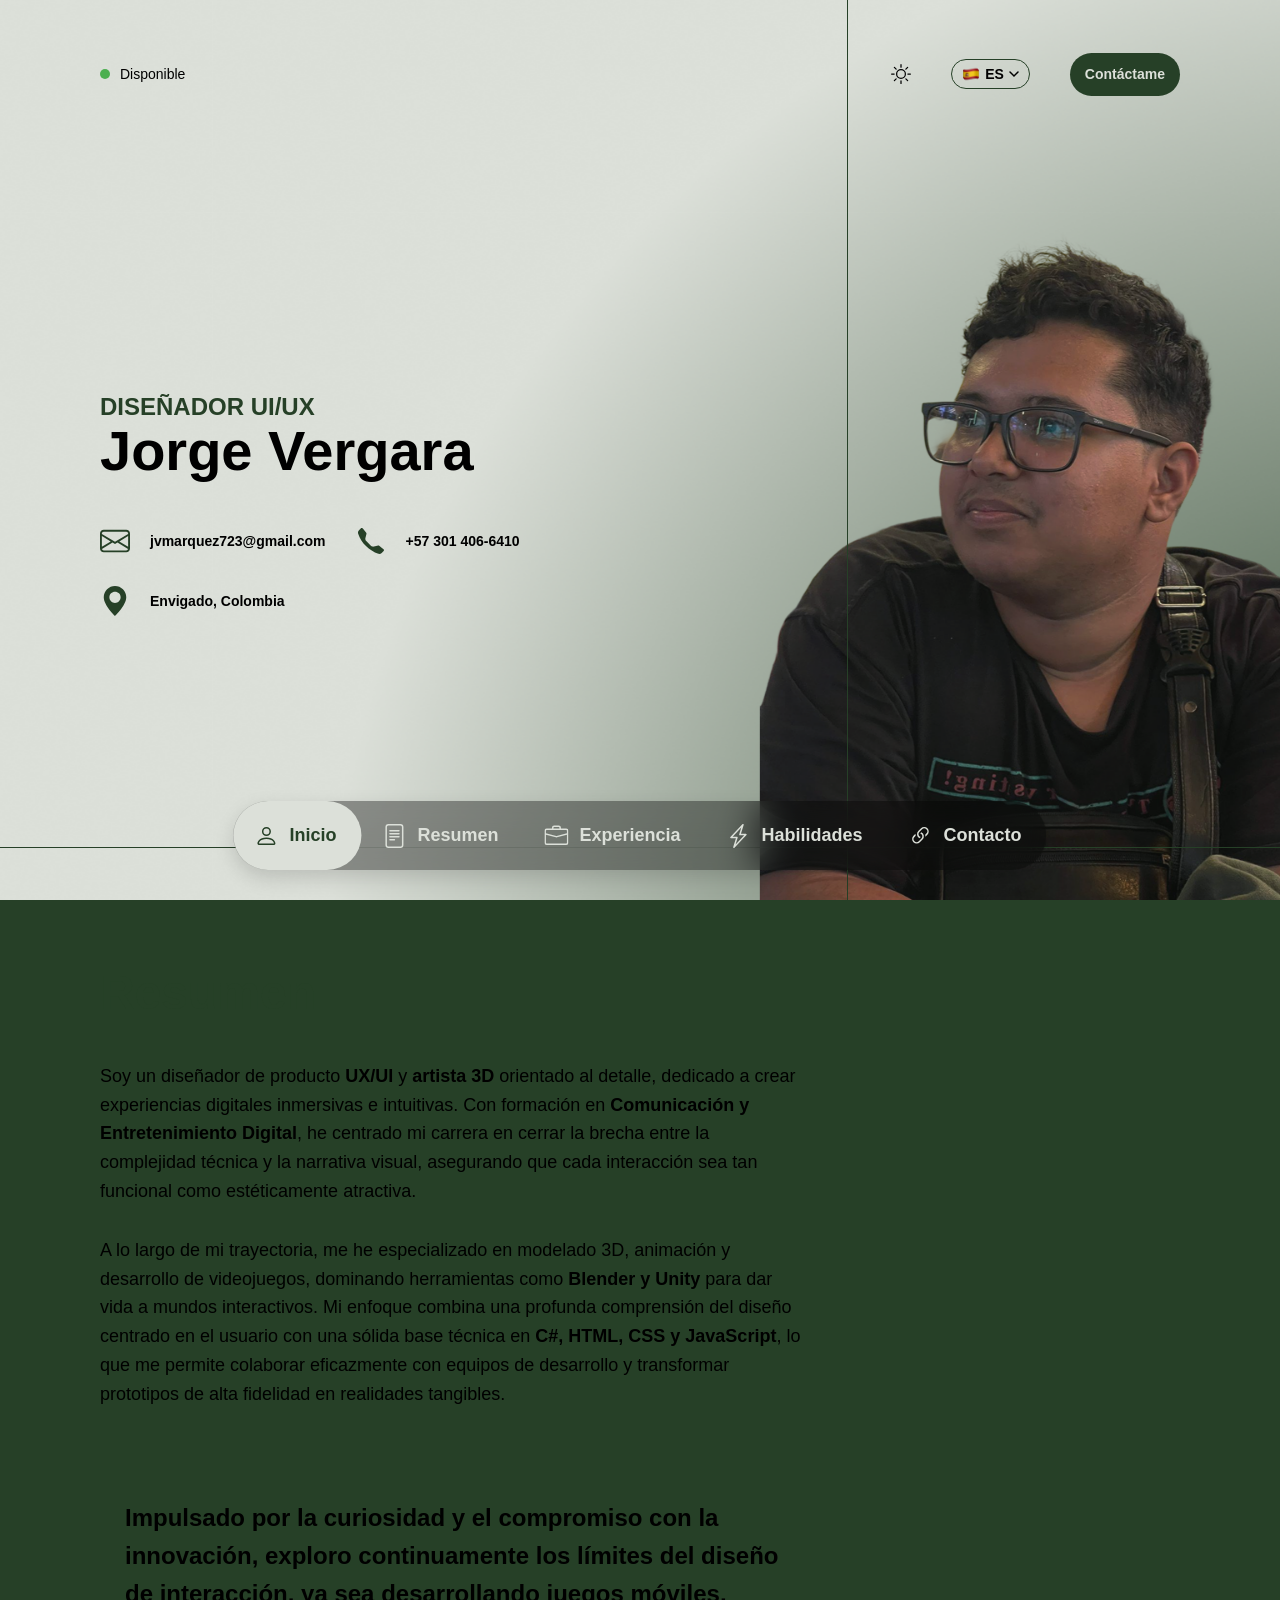
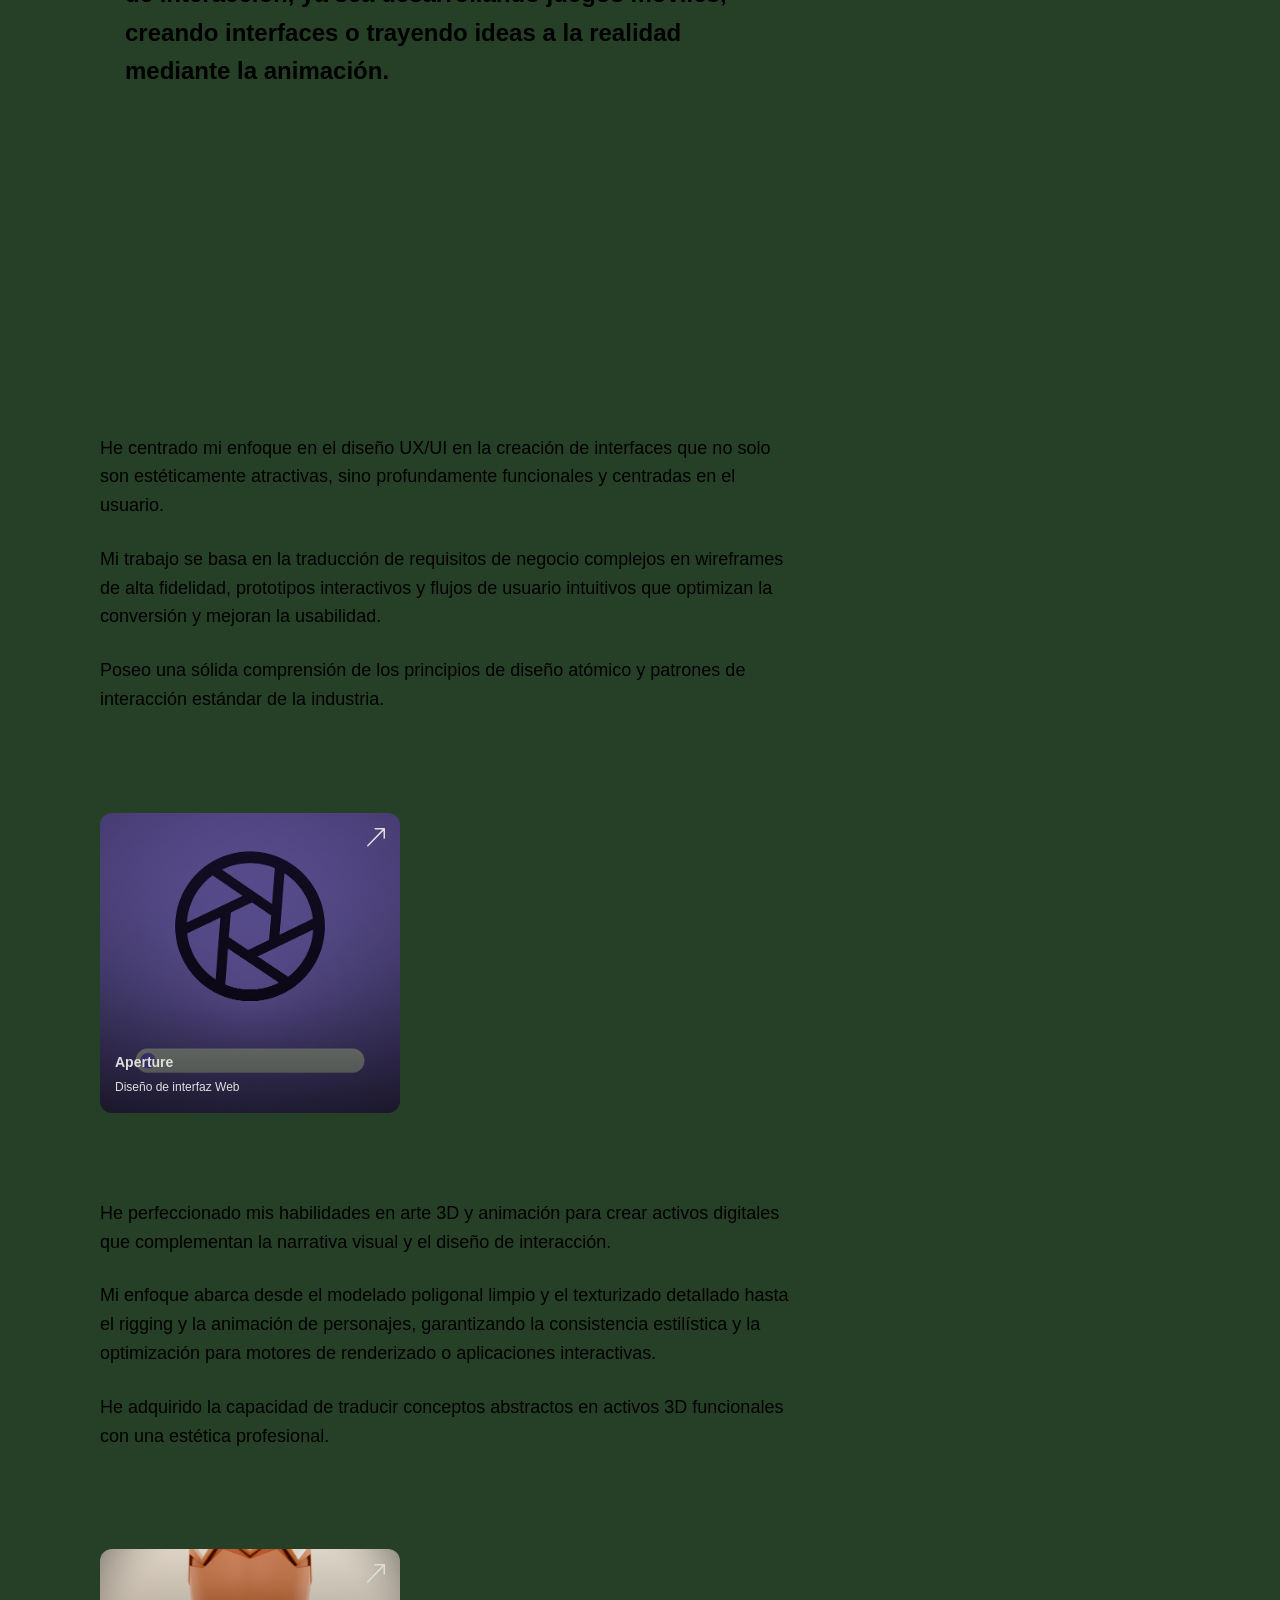
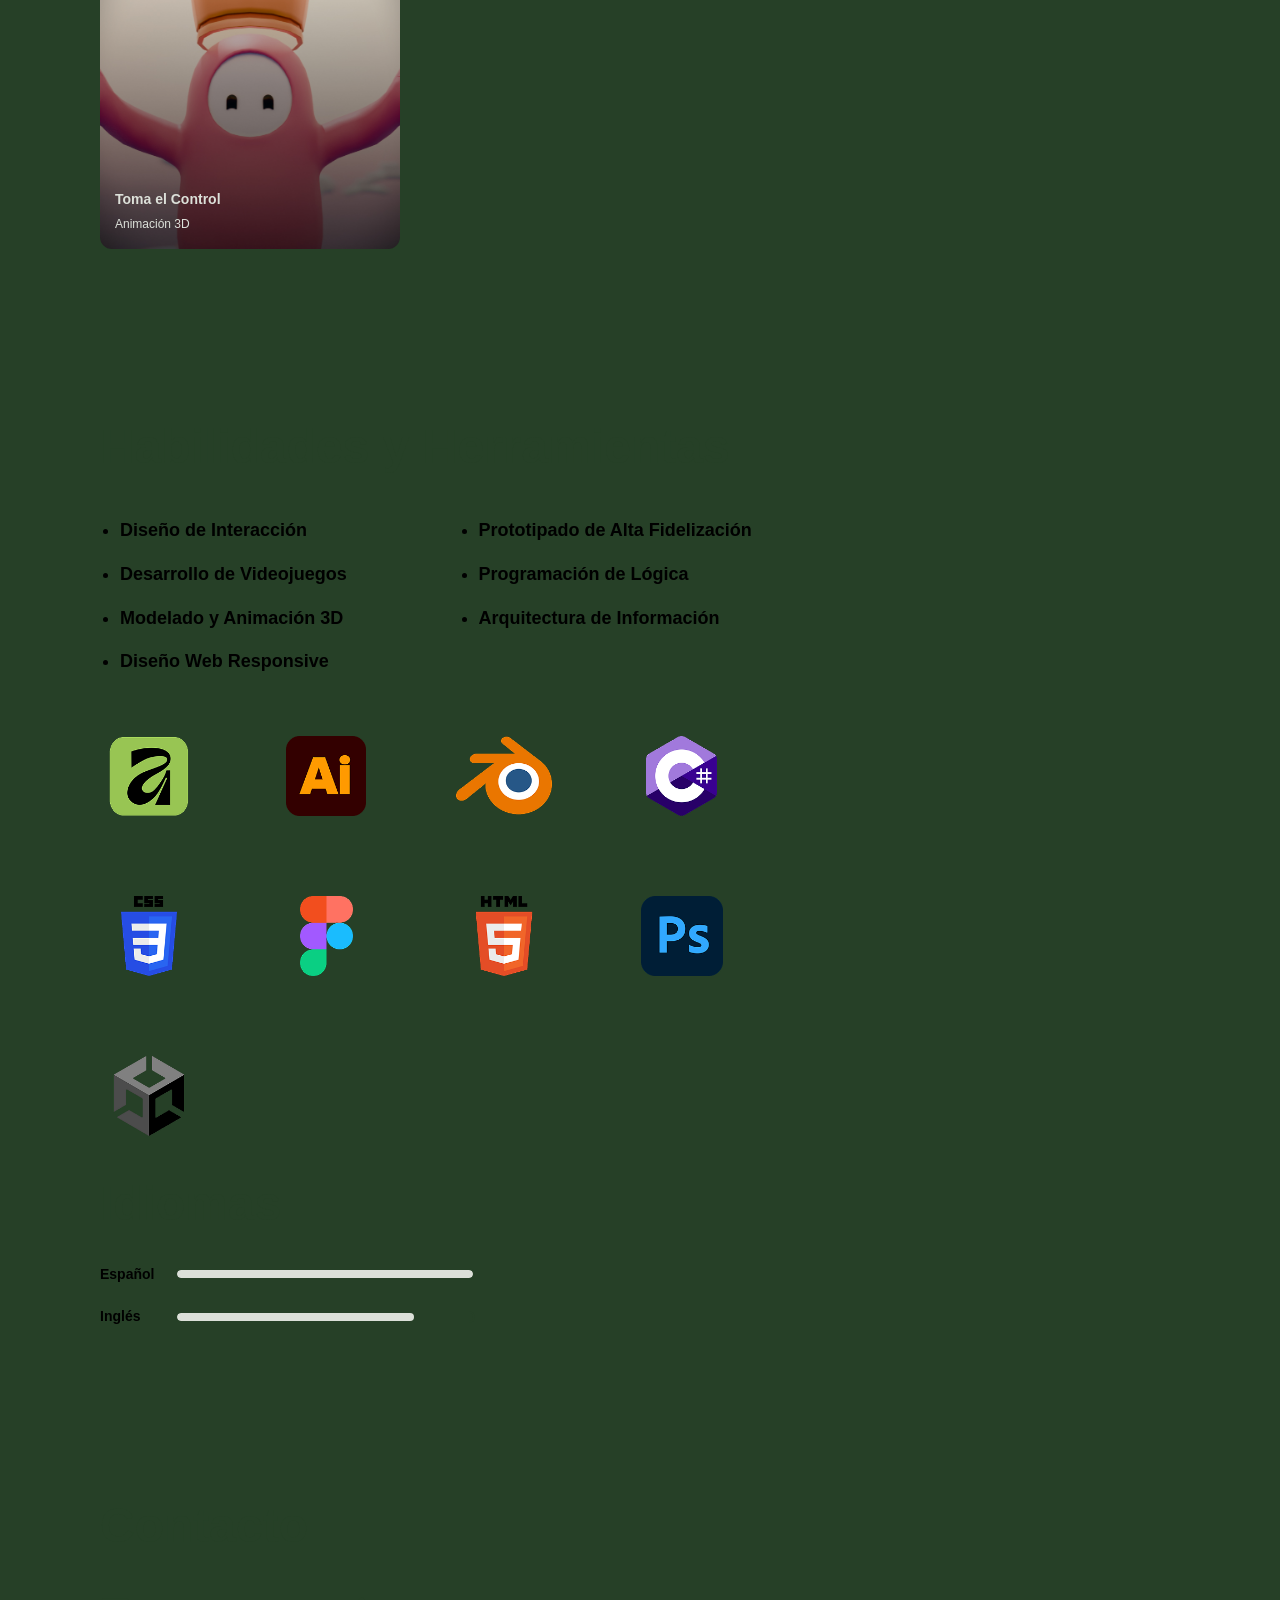
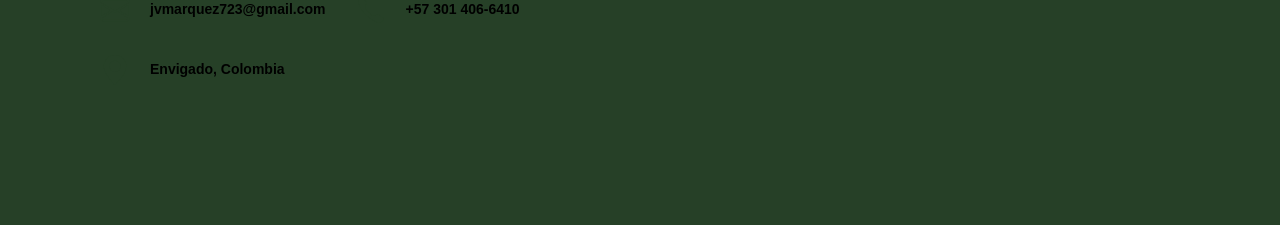
==== index.html @ bedf8954 "Move index.html to root and fix asset paths for Netlify" ====
<!DOCTYPE html>
<html lang="es">
<head>
  <meta charset="UTF-8">
  <meta name="viewport" content="width=device-width, initial-scale=1.0">
  <title>Jorge Vergara - UX/UI Designer</title>
  <link rel="stylesheet" href="src/styles.css">
  <link rel="stylesheet" href="src/styles-tablet.css" media="(max-width:1201px)">
  <link rel="stylesheet" href="src/styles-mobile.css" media="(max-width:781px)">
</head>
<body>
  <img class="bg-image" src="src/assets/Images/Background_Light.png">
  <main class="portafolio">
    <!-- About Section -->
    <section class="about" id="about">
      <header class="header" id="header">
        <div class="status">
          <span class="status-dot"></span>
          <span class="status-text" data-i18n="header.status">Disponible</span>
        </div>
        <div class="header-right">
          <button class="theme-toggle" id="theme-toggle">
            <svg xmlns="http://www.w3.org/2000/svg" class="light-icon" viewBox="0 0 16 16">
              <path d="M8 11a3 3 0 1 1 0-6 3 3 0 0 1 0 6m0 1a4 4 0 1 0 0-8 4 4 0 0 0 0 8M8 0a.5.5 0 0 1 .5.5v2a.5.5 0 0 1-1 0v-2A.5.5 0 0 1 8 0m0 13a.5.5 0 0 1 .5.5v2a.5.5 0 0 1-1 0v-2A.5.5 0 0 1 8 13m8-5a.5.5 0 0 1-.5.5h-2a.5.5 0 0 1 0-1h2a.5.5 0 0 1 .5.5M3 8a.5.5 0 0 1-.5.5h-2a.5.5 0 0 1 0-1h2A.5.5 0 0 1 3 8m10.657-5.657a.5.5 0 0 1 0 .707l-1.414 1.415a.5.5 0 1 1-.707-.708l1.414-1.414a.5.5 0 0 1 .707 0m-9.193 9.193a.5.5 0 0 1 0 .707L3.05 13.657a.5.5 0 0 1-.707-.707l1.414-1.414a.5.5 0 0 1 .707 0m9.193 2.121a.5.5 0 0 1-.707 0l-1.414-1.414a.5.5 0 0 1 .707-.707l1.414 1.414a.5.5 0 0 1 0 .707M4.464 4.465a.5.5 0 0 1-.707 0L2.343 3.05a.5.5 0 1 1 .707-.707l1.414 1.414a.5.5 0 0 1 0 .708"/>
            </svg>
            <svg xmlns="http://www.w3.org/2000/svg" class="dark-icon" viewBox="0 0 16 16">
              <path d="M12 8a4 4 0 1 1-8 0 4 4 0 0 1 8 0M8 0a.5.5 0 0 1 .5.5v2a.5.5 0 0 1-1 0v-2A.5.5 0 0 1 8 0m0 13a.5.5 0 0 1 .5.5v2a.5.5 0 0 1-1 0v-2A.5.5 0 0 1 8 13m8-5a.5.5 0 0 1-.5.5h-2a.5.5 0 0 1 0-1h2a.5.5 0 0 1 .5.5M3 8a.5.5 0 0 1-.5.5h-2a.5.5 0 0 1 0-1h2A.5.5 0 0 1 3 8m10.657-5.657a.5.5 0 0 1 0 .707l-1.414 1.415a.5.5 0 1 1-.707-.708l1.414-1.414a.5.5 0 0 1 .707 0m-9.193 9.193a.5.5 0 0 1 0 .707L3.05 13.657a.5.5 0 0 1-.707-.707l1.414-1.414a.5.5 0 0 1 .707 0m9.193 2.121a.5.5 0 0 1-.707 0l-1.414-1.414a.5.5 0 0 1 .707-.707l1.414 1.414a.5.5 0 0 1 0 .707M4.464 4.465a.5.5 0 0 1-.707 0L2.343 3.05a.5.5 0 1 1 .707-.707l1.414 1.414a.5.5 0 0 1 0 .708"/>
            </svg>
          </button>
          <div class="lang-dropdown">
            <button class="lang-selected" id="lang-btn">
              <img src="src/assets/Images/Spain_Flag.png" alt="ES" class="flag-icon">
              <span class="lang-label">ES</span>
              <svg class="lang-arrow" viewBox="0 0 10 6" xmlns="http://www.w3.org/2000/svg">
                <path d="M1 1l4 4 4-4" stroke="currentColor" stroke-width="1.5" fill="none" stroke-linecap="round"/>
              </svg>
            </button>
            <ul class="lang-menu">
              <li class="lang-option" data-value="es">
                <img src="src/assets/Images/Spain_Flag.png" alt="ES" class="flag-icon">
                <span>ES</span>
              </li>
              <li class="lang-option" data-value="en">
                <img src="src/assets/Images/UK_Flag.png" alt="EN" class="flag-icon">
                <span>EN</span>
              </li>
              <li class="lang-option" data-value="pt">
                <img src="src/assets/Images/Port_Flag.png" alt="PT" class="flag-icon">
                <span>PT</span>
              </li>
            </ul>
          </div>
          <a href="https://wa.me/573014066140?text=Hola%20estoy%20interesado%20en%20tus%20servicios" class="btn" data-i18n="header.contactBtn">Contáctame</a>
        </div>
      </header>
      <section class="hero">
        <h1 class="role" data-i18n="hero.role">DISEÑADOR UI/UX</h1>
        <h2 class="name" data-i18n="hero.name">Jorge Vergara</h2>

        <div class="contact-info">
          <div class="contact-item">
            <svg width="60" height="45" viewBox="0 0 60 45" fill="none" xmlns="http://www.w3.org/2000/svg" class="contact-icon icon">
              <path d="M0 7.5C0 5.51088 0.790177 3.60322 2.1967 2.1967C3.60322 0.790176 5.51088 0 7.5 0H52.5C54.4891 0 56.3968 0.790176 57.8033 2.1967C59.2098 3.60322 60 5.51088 60 7.5V37.5C60 39.4891 59.2098 41.3968 57.8033 42.8033C56.3968 44.2098 54.4891 45 52.5 45H7.5C5.51088 45 3.60322 44.2098 2.1967 42.8033C0.790177 41.3968 0 39.4891 0 37.5V7.5ZM7.5 3.75C6.50544 3.75 5.55161 4.14509 4.84835 4.84835C4.14509 5.55161 3.75 6.50544 3.75 7.5V8.31375L30 24.0637L56.25 8.31375V7.5C56.25 6.50544 55.8549 5.55161 55.1517 4.84835C54.4484 4.14509 53.4946 3.75 52.5 3.75H7.5ZM56.25 12.6863L38.595 23.28L56.25 34.1437V12.6863ZM56.1225 38.4713L34.9725 25.455L30 28.4363L25.0275 25.455L3.8775 38.4675C4.0906 39.2655 4.56119 39.9708 5.21621 40.4739C5.87124 40.9771 6.67405 41.2499 7.5 41.25H52.5C53.3255 41.2501 54.1279 40.9778 54.7829 40.4754C55.4378 39.973 55.9087 39.2685 56.1225 38.4713ZM3.75 34.1437L21.405 23.28L3.75 12.6863V34.1437Z" fill="currentColor"/>
            </svg>
            <a href="mailto:jvmarquez723@gmail.com?subject=Hola!%20Estoy%20interesado%20en%20tus%20servicios">jvmarquez723@gmail.com</a>
          </div>

          <div class="contact-item">
            <svg width="60" height="60" viewBox="0 0 60 60" fill="none" xmlns="http://www.w3.org/2000/svg" class="contact-icon icon">
              <path d="M13.7038 4.98098C13.4825 4.69622 13.203 4.46182 12.8841 4.29334C12.5652 4.12487 12.2141 4.02619 11.8541 4.00384C11.4941 3.9815 11.1335 4.03601 10.7962 4.16375C10.4589 4.29149 10.1526 4.48954 9.89771 4.74474L6.02033 8.6259C4.20913 10.4409 3.54165 13.0095 4.33288 15.2632C7.62051 24.5897 12.9619 33.0581 19.9624 40.0426C26.9469 47.0431 35.4153 52.3846 44.7416 55.6722C46.9953 56.4635 49.564 55.796 51.3789 53.9848L55.2563 50.1074C55.5115 49.8525 55.7095 49.5462 55.8373 49.2089C55.965 48.8716 56.0195 48.511 55.9972 48.151C55.9748 47.791 55.8761 47.4399 55.7077 47.1209C55.5392 46.802 55.3048 46.5226 55.02 46.3012L46.3691 39.5739C46.0646 39.3384 45.7107 39.1749 45.3341 39.0957C44.9574 39.0165 44.5677 39.0236 44.1941 39.1164L35.9819 41.1676C34.8856 41.4397 33.7377 41.4243 32.6492 41.1227C31.5606 40.8212 30.5683 40.2438 29.7683 39.4464L20.5586 30.2329C19.7606 29.4332 19.1825 28.4411 18.8803 27.3526C18.5781 26.264 18.562 25.1159 18.8337 24.0193L20.8886 15.807C20.9815 15.4334 20.9885 15.0437 20.9093 14.667C20.8301 14.2904 20.6666 13.9365 20.4311 13.632L13.7038 4.98098Z" fill="currentColor"/>
            </svg>
            <a href="https://wa.me/573014066140?text=Hola%20estoy%20interesado%20en%20tus%20servicios">+57 301 406-6410</a>
          </div>

          <div class="contact-item">
            <svg width="60" height="80" viewBox="0 0 60 80" fill="none" xmlns="http://www.w3.org/2000/svg" class="contact-icon icon">
              <path d="M30 80C30 80 60 51.57 60 30C60 22.0435 56.8393 14.4129 51.2132 8.7868C45.5871 3.1607 37.9565 0 30 0C22.0435 0 14.4129 3.1607 8.7868 8.7868C3.1607 14.4129 1.18561e-07 22.0435 0 30C0 51.57 30 80 30 80ZM30 45C26.0218 45 22.2064 43.4196 19.3934 40.6066C16.5804 37.7936 15 33.9782 15 30C15 26.0218 16.5804 22.2064 19.3934 19.3934C22.2064 16.5804 26.0218 15 30 15C33.9782 15 37.7936 16.5804 40.6066 19.3934C43.4196 22.2064 45 26.0218 45 30C45 33.9782 43.4196 37.7936 40.6066 40.6066C37.7936 43.4196 33.9782 45 30 45Z" fill="currentColor"/>
            </svg>
            <a href="https://maps.app.goo.gl/JFdwyzBYBKrmJ4TN7">Envigado, Colombia</a>
          </div>
        </div>
      </section>
    </section>

    <!-- Summary Section -->
    <section class="section" id="summary">
      <h2 class="section-title" data-i18n="summary.title">Resumen</h2>

      <p class="summary-text" data-i18n="summary.text1">
        Soy un diseñador de producto <strong>UX/UI</strong> y <strong>artista 3D</strong> orientado al detalle, dedicado a crear experiencias digitales inmersivas e intuitivas. Con formación en <strong>Comunicación y Entretenimiento Digital</strong>, he centrado mi carrera en cerrar la brecha entre la complejidad técnica y la narrativa visual, asegurando que cada interacción sea tan funcional como estéticamente atractiva. 
      </p>
      <p class="summary-text" data-i18n="summary.text2">
        A lo largo de mi trayectoria, me he especializado en modelado 3D, animación y desarrollo de videojuegos, dominando herramientas como <strong>Blender y Unity</strong> para dar vida a mundos interactivos. Mi enfoque combina una profunda comprensión del diseño centrado en el usuario con una sólida base técnica en <strong>C#, HTML, CSS y JavaScript</strong>, lo que me permite colaborar eficazmente con equipos de desarrollo y transformar prototipos de alta fidelidad en realidades tangibles.
      </p>

      <div class="summary-quote">
        <p data-i18n="summary.quote">
          Impulsado por la curiosidad y el compromiso con la innovación, exploro continuamente los límites del diseño de interacción, ya sea desarrollando juegos móviles, creando interfaces o trayendo ideas a la realidad mediante la animación.
        </p>
      </div>
    </section>

    <!-- Work Experience Section -->
    <section class="section" id="work">
      <h2 class="section-title" data-i18n="work.title">Experiencia Laboral</h2>

      <article class="work-item">
        <h3 class="work-role" data-i18n="work.uxuiRole">DISEÑADOR UX/UI</h3>
        <p class="work-description" data-i18n="work.uxuiDesc1">
          He centrado mi enfoque en el diseño UX/UI en la creación de interfaces que no solo son estéticamente atractivas, sino profundamente funcionales y centradas en el usuario. 
        </p>
        <p class="work-description" data-i18n="work.uxuiDesc2">
          Mi trabajo se basa en la traducción de requisitos de negocio complejos en wireframes de alta fidelidad, prototipos interactivos y flujos de usuario intuitivos que optimizan la conversión y mejoran la usabilidad. 
        </p>
        <p class="work-description" data-i18n="work.uxuiDesc3">
          Poseo una sólida comprensión de los principios de diseño atómico y patrones de interacción estándar de la industria.
        </p>
        <h4 class="work-projects-title" data-i18n="work.projectsTitle">Proyectos Destacados</h4>

        <div class="projects-grid">
          <div class="project-card">
            <img src="src/assets/Images/Work1.jpg" alt="" class="project-image">
            <svg width="18" height="19" viewBox="0 0 18 19"  xmlns="http://www.w3.org/2000/svg" class="project-arrow">
              <path fill-rule="evenodd" clip-rule="evenodd" d="M18 0.770792C18 0.566365 17.921 0.370311 17.7803 0.22576C17.6397 0.0812078 17.4489 0 17.25 0H8.25051C8.05161 0 7.86085 0.0812078 7.72021 0.22576C7.57957 0.370311 7.50055 0.566365 7.50055 0.770792C7.50055 0.975219 7.57957 1.17127 7.72021 1.31583C7.86085 1.46038 8.05161 1.54159 8.25051 1.54159H15.4396L0.219934 17.1825C0.0791119 17.3272 0 17.5235 0 17.7282C0 17.9329 0.0791119 18.1292 0.219934 18.274C0.360757 18.4187 0.551755 18.5 0.750908 18.5C0.950061 18.5 1.14106 18.4187 1.28188 18.274L16.5001 2.63148V10.0203C16.5001 10.2247 16.5791 10.4208 16.7197 10.5653C16.8604 10.7099 17.0511 10.7911 17.25 10.7911C17.4489 10.7911 17.6397 10.7099 17.7803 10.5653C17.921 10.4208 18 10.2247 18 10.0203V0.770792Z" fill="currentColor"/>
            </svg>
            <div class="project-info">
              <span class="project-title" data-i18n="work.project1.name">Aperture</span>
              <span class="project-desc" data-i18n="work.project1.desc">Diseño de interfaz Web</span>
            </div>
          </div>
        </div>
      </article>

      <article class="work-item">
        <h3 class="work-role" data-i18n="work.artRole">ARTE 3D & ANIMACIÓN DIGITAL</h3>
        <p class="work-description" data-i18n="work.artDesc1">
          He perfeccionado mis habilidades en arte 3D y animación para crear activos digitales que complementan la narrativa visual y el diseño de interacción.
        </p>
        <p class="work-description" data-i18n="work.artDesc2">
          Mi enfoque abarca desde el modelado poligonal limpio y el texturizado detallado hasta el rigging y la animación de personajes, garantizando la consistencia estilística y la optimización para motores de renderizado o aplicaciones interactivas.
        </p>
        <p class="work-description" data-i18n="work.artDesc3">
          He adquirido la capacidad de traducir conceptos abstractos en activos 3D funcionales con una estética profesional.
        </p>
        <h4 class="work-projects-title" data-i18n="work.projectsTitle">Proyectos Destacados</h4>

        <div class="projects-grid">
          <div class="project-card">
            <img src="src/assets/Images/Work2.jpg" alt="" class="project-image">
            <svg width="18" height="19" viewBox="0 0 18 19" fill="none" xmlns="http://www.w3.org/2000/svg" class="project-arrow">
              <path fill-rule="evenodd" clip-rule="evenodd" d="M18 0.770792C18 0.566365 17.921 0.370311 17.7803 0.22576C17.6397 0.0812078 17.4489 0 17.25 0H8.25051C8.05161 0 7.86085 0.0812078 7.72021 0.22576C7.57957 0.370311 7.50055 0.566365 7.50055 0.770792C7.50055 0.975219 7.57957 1.17127 7.72021 1.31583C7.86085 1.46038 8.05161 1.54159 8.25051 1.54159H15.4396L0.219934 17.1825C0.0791119 17.3272 0 17.5235 0 17.7282C0 17.9329 0.0791119 18.1292 0.219934 18.274C0.360757 18.4187 0.551755 18.5 0.750908 18.5C0.950061 18.5 1.14106 18.4187 1.28188 18.274L16.5001 2.63148V10.0203C16.5001 10.2247 16.5791 10.4208 16.7197 10.5653C16.8604 10.7099 17.0511 10.7911 17.25 10.7911C17.4489 10.7911 17.6397 10.7099 17.7803 10.5653C17.921 10.4208 18 10.2247 18 10.0203V0.770792Z" fill="currentColor"/>
            </svg>
            <div class="project-info">
              <span class="project-title" data-i18n="work.project2.name">Toma el Control</span>
              <span class="project-desc" data-i18n="work.project2.desc">Animación 3D</span>
            </div>
          </div>
        </div>
      </article>
    </section>

    <!-- Skills & Tools Section -->
     <section class="section" id="skills">
       <h2 class="section-title" data-i18n="skills.title">Habilidades y Herramientas</h2>
        <ul class="skills-grid">
          <div class="skills-item">
            <li data-i18n="skills.skills.0">Diseño de Interacción</li>
          </div>
          <div class="skills-item">
            <li data-i18n="skills.skills.1">Prototipado de Alta Fidelización</li>
          </div>
          <div class="skills-item">
            <li data-i18n="skills.skills.2">Desarrollo de Videojuegos</li>
          </div>
          <div class="skills-item">
            <li data-i18n="skills.skills.3">Programación de Lógica</li>
          </div>
          <div class="skills-item">
            <li data-i18n="skills.skills.4">Modelado y Animación 3D</li>
          </div>
          <div class="skills-item">
            <li data-i18n="skills.skills.5">Arquitectura de Información</li>
          </div>
          <div class="skills-item">
            <li data-i18n="skills.skills.6">Diseño Web Responsive</li>
          </div>
        </ul>

        <div class="tools-grid">
          <img class="tools-item" src="src/assets/Images/Affinity_Logo 1.png" alt="">
          <img class="tools-item" src="src/assets/Images/AI_Logo 1.png" alt="">
          <img class="tools-item" src="src/assets/Images/Blender_Logo 1.png" alt="">
          <img class="tools-item" src="src/assets/Images/CS_Logo 1.png" alt="">
          <img class="tools-item" src="src/assets/Images/CSS_Logo 1.png" alt="">
          <img class="tools-item" src="src/assets/Images/Figma_Logo 1.png" alt="">
          <img class="tools-item" src="src/assets/Images/HTML_Logo 1.png" alt="">
          <img class="tools-item" src="src/assets/Images/PS_Logo 1.png" alt="">
          <img class="tools-item" src="src/assets/Images/Unity_Logo 1.png" alt="">
        </div>

        <div class="language-list" id="lang-bar">
          <h2 class="section-title" data-i18n="skills.languagesTitle">Idiomas</h2>
          <div class="language">
              <p data-i18n="skills.languages.spanish">Español</p>
              <div class="language-bar-bg">
                  <div class="language-bar es"></div>
              </div>
          </div>
          <div class="language">
              <p data-i18n="skills.languages.english">Inglés</p>
              <div class="language-bar-bg">
                  <div class="language-bar en"></div>
              </div>
          </div>
        </div>

     </section>

     <!-- Contact Section -->
      <footer class="section" id="contact">
        <h2 class="section-title" data-i18n="contact.title">Contacto</h2>
        <div class="contact-info">
          <div class="contact-item">
            <svg width="60" height="45" viewBox="0 0 60 45" fill="none" xmlns="http://www.w3.org/2000/svg" class="contact-icon icon">
              <path d="M0 7.5C0 5.51088 0.790177 3.60322 2.1967 2.1967C3.60322 0.790176 5.51088 0 7.5 0H52.5C54.4891 0 56.3968 0.790176 57.8033 2.1967C59.2098 3.60322 60 5.51088 60 7.5V37.5C60 39.4891 59.2098 41.3968 57.8033 42.8033C56.3968 44.2098 54.4891 45 52.5 45H7.5C5.51088 45 3.60322 44.2098 2.1967 42.8033C0.790177 41.3968 0 39.4891 0 37.5V7.5ZM7.5 3.75C6.50544 3.75 5.55161 4.14509 4.84835 4.84835C4.14509 5.55161 3.75 6.50544 3.75 7.5V8.31375L30 24.0637L56.25 8.31375V7.5C56.25 6.50544 55.8549 5.55161 55.1517 4.84835C54.4484 4.14509 53.4946 3.75 52.5 3.75H7.5ZM56.25 12.6863L38.595 23.28L56.25 34.1437V12.6863ZM56.1225 38.4713L34.9725 25.455L30 28.4363L25.0275 25.455L3.8775 38.4675C4.0906 39.2655 4.56119 39.9708 5.21621 40.4739C5.87124 40.9771 6.67405 41.2499 7.5 41.25H52.5C53.3255 41.2501 54.1279 40.9778 54.7829 40.4754C55.4378 39.973 55.9087 39.2685 56.1225 38.4713ZM3.75 34.1437L21.405 23.28L3.75 12.6863V34.1437Z" fill="currentColor"/>
            </svg>
            <a href="mailto:jvmarquez723@gmail.com?subject=Hola!%20Estoy%20interesado%20en%20tus%20servicios">jvmarquez723@gmail.com</a>
          </div>

          <div class="contact-item">
            <svg width="60" height="60" viewBox="0 0 60 60" fill="none" xmlns="http://www.w3.org/2000/svg" class="contact-icon icon">
              <path d="M13.7038 4.98098C13.4825 4.69622 13.203 4.46182 12.8841 4.29334C12.5652 4.12487 12.2141 4.02619 11.8541 4.00384C11.4941 3.9815 11.1335 4.03601 10.7962 4.16375C10.4589 4.29149 10.1526 4.48954 9.89771 4.74474L6.02033 8.6259C4.20913 10.4409 3.54165 13.0095 4.33288 15.2632C7.62051 24.5897 12.9619 33.0581 19.9624 40.0426C26.9469 47.0431 35.4153 52.3846 44.7416 55.6722C46.9953 56.4635 49.564 55.796 51.3789 53.9848L55.2563 50.1074C55.5115 49.8525 55.7095 49.5462 55.8373 49.2089C55.965 48.8716 56.0195 48.511 55.9972 48.151C55.9748 47.791 55.8761 47.4399 55.7077 47.1209C55.5392 46.802 55.3048 46.5226 55.02 46.3012L46.3691 39.5739C46.0646 39.3384 45.7107 39.1749 45.3341 39.0957C44.9574 39.0165 44.5677 39.0236 44.1941 39.1164L35.9819 41.1676C34.8856 41.4397 33.7377 41.4243 32.6492 41.1227C31.5606 40.8212 30.5683 40.2438 29.7683 39.4464L20.5586 30.2329C19.7606 29.4332 19.1825 28.4411 18.8803 27.3526C18.5781 26.264 18.562 25.1159 18.8337 24.0193L20.8886 15.807C20.9815 15.4334 20.9885 15.0437 20.9093 14.667C20.8301 14.2904 20.6666 13.9365 20.4311 13.632L13.7038 4.98098Z" fill="currentColor"/>
            </svg>
            <a href="https://wa.me/573014066140?text=Hola%20estoy%20interesado%20en%20tus%20servicios">+57 301 406-6410</a>
          </div>

          <div class="contact-item">
            <svg width="60" height="80" viewBox="0 0 60 80" fill="none" xmlns="http://www.w3.org/2000/svg" class="contact-icon icon">
              <path d="M30 80C30 80 60 51.57 60 30C60 22.0435 56.8393 14.4129 51.2132 8.7868C45.5871 3.1607 37.9565 0 30 0C22.0435 0 14.4129 3.1607 8.7868 8.7868C3.1607 14.4129 1.18561e-07 22.0435 0 30C0 51.57 30 80 30 80ZM30 45C26.0218 45 22.2064 43.4196 19.3934 40.6066C16.5804 37.7936 15 33.9782 15 30C15 26.0218 16.5804 22.2064 19.3934 19.3934C22.2064 16.5804 26.0218 15 30 15C33.9782 15 37.7936 16.5804 40.6066 19.3934C43.4196 22.2064 45 26.0218 45 30C45 33.9782 43.4196 37.7936 40.6066 40.6066C37.7936 43.4196 33.9782 45 30 45Z" fill="currentColor"/>
            </svg>
            <a href="https://maps.app.goo.gl/JFdwyzBYBKrmJ4TN7">Envigado, Colombia</a>
          </div>
        </div>
      </footer>

      <nav class="navbar">
        <div class="navbar-wrapper">
          <a class="navbar-item" href="#about">
            <div class="nav-icon">
              <svg xmlns="http://www.w3.org/2000/svg" width="16" height="16" fill="currentColor" class="bi bi-person" viewBox="0 0 16 16">
                <path d="M8 8a3 3 0 1 0 0-6 3 3 0 0 0 0 6m2-3a2 2 0 1 1-4 0 2 2 0 0 1 4 0m4 8c0 1-1 1-1 1H3s-1 0-1-1 1-4 6-4 6 3 6 4m-1-.004c-.001-.246-.154-.986-.832-1.664C11.516 10.68 10.289 10 8 10s-3.516.68-4.168 1.332c-.678.678-.83 1.418-.832 1.664z"/>
              </svg>
            </div>
            <div class="nav-text" data-i18n="nav.about">Inicio</div>
          </a>
          <a class="navbar-item" href="#summary">
            <div class="nav-icon">
              <svg xmlns="http://www.w3.org/2000/svg" width="16" height="16" fill="currentColor" class="bi bi-file-text" viewBox="0 0 16 16">
                <path d="M5 4a.5.5 0 0 0 0 1h6a.5.5 0 0 0 0-1zm-.5 2.5A.5.5 0 0 1 5 6h6a.5.5 0 0 1 0 1H5a.5.5 0 0 1-.5-.5M5 8a.5.5 0 0 0 0 1h6a.5.5 0 0 0 0-1zm0 2a.5.5 0 0 0 0 1h3a.5.5 0 0 0 0-1z"/>
                <path d="M2 2a2 2 0 0 1 2-2h8a2 2 0 0 1 2 2v12a2 2 0 0 1-2 2H4a2 2 0 0 1-2-2zm10-1H4a1 1 0 0 0-1 1v12a1 1 0 0 0 1 1h8a1 1 0 0 0 1-1V2a1 1 0 0 0-1-1"/>
              </svg>
            </div>
            <div class="nav-text" data-i18n="nav.summary">Resumen</div>
          </a>
          <a class="navbar-item" href="#work">
            <div class="nav-icon">
              <svg xmlns="http://www.w3.org/2000/svg" width="16" height="16" fill="currentColor" class="bi bi-briefcase" viewBox="0 0 16 16">
                <path d="M6.5 1A1.5 1.5 0 0 0 5 2.5V3H1.5A1.5 1.5 0 0 0 0 4.5v8A1.5 1.5 0 0 0 1.5 14h13a1.5 1.5 0 0 0 1.5-1.5v-8A1.5 1.5 0 0 0 14.5 3H11v-.5A1.5 1.5 0 0 0 9.5 1zm0 1h3a.5.5 0 0 1 .5.5V3H6v-.5a.5.5 0 0 1 .5-.5m1.886 6.914L15 7.151V12.5a.5.5 0 0 1-.5.5h-13a.5.5 0 0 1-.5-.5V7.15l6.614 1.764a1.5 1.5 0 0 0 .772 0M1.5 4h13a.5.5 0 0 1 .5.5v1.616L8.129 7.948a.5.5 0 0 1-.258 0L1 6.116V4.5a.5.5 0 0 1 .5-.5"/>
              </svg>
            </div>
            <div class="nav-text" data-i18n="nav.work">Experiencia</div>
          </a>
          <a class="navbar-item" href="#skills">
            <div class="nav-icon">
              <svg xmlns="http://www.w3.org/2000/svg" width="16" height="16" fill="currentColor" class="bi bi-lightning-charge" viewBox="0 0 16 16">
                <path d="M11.251.068a.5.5 0 0 1 .227.58L9.677 6.5H13a.5.5 0 0 1 .364.843l-8 8.5a.5.5 0 0 1-.842-.49L6.323 9.5H3a.5.5 0 0 1-.364-.843l8-8.5a.5.5 0 0 1 .615-.09zM4.157 8.5H7a.5.5 0 0 1 .478.647L6.11 13.59l5.732-6.09H9a.5.5 0 0 1-.478-.647L9.89 2.41z"/>
              </svg>
            </div>
            <div class="nav-text" data-i18n="nav.skills">Habilidades</div>
          </a>
          <a class="navbar-item" href="#contact">
            <div class="nav-icon">
              <svg xmlns="http://www.w3.org/2000/svg" width="16" height="16" fill="currentColor" class="bi bi-link-45deg" viewBox="0 0 16 16">
                <path d="M4.715 6.542 3.343 7.914a3 3 0 1 0 4.243 4.243l1.828-1.829A3 3 0 0 0 8.586 5.5L8 6.086a1 1 0 0 0-.154.199 2 2 0 0 1 .861 3.337L6.88 11.45a2 2 0 1 1-2.83-2.83l.793-.792a4 4 0 0 1-.128-1.287z"/>
                <path d="M6.586 4.672A3 3 0 0 0 7.414 9.5l.775-.776a2 2 0 0 1-.896-3.346L9.12 3.55a2 2 0 1 1 2.83 2.83l-.793.792c.112.42.155.855.128 1.287l1.372-1.372a3 3 0 1 0-4.243-4.243z"/>
              </svg>
            </div>
            <div class="nav-text" data-i18n="nav.contact">Contacto</div>
          </a>
        </div>
      </nav>
  </main>
</body>
<script src="src/i18n.js"></script>
<script src="src/script.js"></script>
<script src="src/darkmode.js"></script>
</html>
---- src/styles.css ----
/* Design Tokens - Base: 10px = 1rem */
:root {
  /* Colors - Light Mode */
  --color-primary: #264027;
  --color-background: #dce0d9;
  --color-text: #000000;
  --color-text-nav: #000;
  --color-button:#dce0d9;
  --color-button-bg:#264027;
  --color-muted: #9a9d98;
  --color-indicator: #264027;

  /* Typography */
  @import url('https://fonts.googleapis.com/css2?family=Instrument+Sans:ital,wght@0,400..700;1,400..700&display=swap');
  --font-family: 'Instrument Sans', sans-serif;

  /* Font Scale */
  --font-size-xs: 0.8rem;
  --font-size-sm: 1rem;
  --font-size-base: 1.2rem;
  --font-size-md: 1.4rem;
  --font-size-lg: 1.8rem;
  --font-size-xl: 2.4rem;
  --font-size-2xl: 3.2rem;
  --font-size-3xl: 4.8rem;
  --font-size-name: 5.6rem;

  /* Spacing */
  --space-neg: -2rem;
  --space-5: 0.5rem;
  --space-10: 1rem;
  --space-15: 1.5rem;
  --space-20: 2rem;
  --space-25: 2.5rem;
  --space-30: 3rem;
  --space-40: 4rem;
  --space-60: 6rem;
  --space-80: 8rem;
  --space-100: 10rem;
  --space-150: 15rem;
  --space-200: 20rem;
  --space-500: 50rem;

  /* Border Radius */
  --radius-sm: 0.4rem;
  --radius-md: 0.8rem;
  --radius-lg: 1.2rem;
  --radius-full: 99.9rem;

  /* Transitions */
  --transition-fast: 150ms ease-out;
  --transition-normal: 250ms ease-out;
}

/* Colors - Dark Mode */
.darkmode {
  --color-primary: #90a955;
  --color-text: #dce0d9;
  --color-button:#264027;
  --color-button-bg:#dce0d9;  
}

/* Icon colors */
.icon {
  color: var(--color-icon);
  transition: color 0.25s ease-out;
}

/* Reset */
*, *::before, *::after {
  box-sizing: border-box;
  margin: 0;
  padding: 0;
}

html {
  font-size: 10px;
  scroll-behavior: smooth;
}

body {
  font-family: var(--font-family); 
  color: var(--color-text);
  line-height: 1.6;
  -webkit-font-smoothing: antialiased;
  background-color: #264027;
}

.darkmode .bg-image {
  background-image: url(assets/Images/Background_Dark.png);
}

.bg-image {
  position: fixed;
  top: 0;
  left: 0;
  z-index: -1;
  object-fit: cover;
  object-position: center;
  transition: .5s ease-out;
  width: 100vw;
  height: 100vh;
}

.bg-blurred {
  filter: blur(2rem);
}

a {
  color: inherit;
  text-decoration: none;
}

.portafolio {
  display: flex;
  flex-direction: column;
  gap: var(--space-60);
  padding: 4rem 10rem;

}

/* About Section */
.about {
  height: 95vh;
  width: 100%;;
  scroll-margin-top: 4rem;
  display: flex;
  flex-direction: column;
}

/* Header */
.header {
  display: flex;
  justify-content: space-between;
  align-items: center;
  height: 6.9rem;
  flex-shrink: 0;
}

.status {
  display: flex;
  align-items: center;
  gap: var(--space-10);
}

.status-dot {
  width: 1rem;
  height: 1rem;
  background-color: #4caf50;
  border-radius: var(--radius-full);
}

.status-text {
  font-size: var(--font-size-md);
  font-weight: 500;
  color: var(--color-text);
}

.header-right {
  display: flex;
  gap: var(--space-40);
  justify-content: center;
  align-items: center;
}

/* Language Selector */
.lang-dropdown {
  position: relative;
}

.lang-selected {
  display: flex;
  align-items: center;
  gap: var(--space-5);
  background: none;
  border: 1.5px solid var(--color-primary);
  border-radius: var(--radius-full);
  padding: var(--space-5) var(--space-10);
  cursor: pointer;
  color: var(--color-text);
  font-family: var(--font-family);
  font-size: var(--font-size-md);
  font-weight: 600;
  transition: var(--transition-normal);
}

.darkmode .lang-selected {
  border: 1.5px solid var(--color-background);
}

.lang-selected:hover {
  background-color: var(--color-button-bg);
  color: var(--color-button);
}

.lang-arrow {
  width: 1rem;
  height: 1rem;
  transition: transform var(--transition-normal);
  color: currentColor;
}

.lang-dropdown.open .lang-arrow {
  transform: rotate(180deg);
}

.flag-icon {
  width: 1.8rem;
  height: 1.8rem;
  border-radius: var(--radius-full);
  object-fit: cover;
}

.lang-menu {
  display: none;
  position: absolute;
  top: calc(100% + var(--space-5));
  right: 0;
  background-color: var(--color-background);
  border-radius: var(--radius-md);
  box-shadow: 0 8px 20px rgba(0, 0, 0, 0.15);
  list-style: none;
  overflow: hidden;
  min-width: 10rem;
  z-index: 1001;
}

.lang-dropdown.open .lang-menu {
  display: block;
}

.lang-option {
  display: flex;
  align-items: center;
  gap: var(--space-10);
  padding: var(--space-10) var(--space-15);
  font-size: var(--font-size-md);
  font-weight: 600;
  cursor: pointer;
  color: var(--color-primary);
  transition: background-color var(--transition-fast);
}

.darkmode .lang-option{
  color: var(--color-button);
}

.lang-option:hover {
  background-color: var(--color-muted);
  color: var(--color-background);
}

/* Theme Toggle */
.theme-toggle {
  height: 2rem;
  width: 2rem;
  fill: currentColor;
  border: none;
  background-color: #ffffff00;
  cursor: pointer;
  transition: var(--transition-normal);
  color: var(--color-text);
}

.light-icon, .dark-icon { display: none;}

body:not(.darkmode) .light-icon { display: block;}

body.darkmode .dark-icon { display: block;}

body:not(.darkmode) .theme-toggle:hover .light-icon { display: none;}
body:not(.darkmode) .theme-toggle:hover .dark-icon { display: block;}

body.darkmode .theme-toggle:hover .dark-icon { display: none;}
body.darkmode .theme-toggle:hover .light-icon { display: block;}


/* Button */
.btn {
  padding: var(--space-10) var(--space-15);
  font-size: var(--font-size-md);
  font-weight: 600;
  font-family: var(--font-family);
  color: var(--color-button);
  background-color: var(--color-button-bg);
  border: none;
  border-radius: var(--radius-full);
  cursor: pointer;
  transition: background-color var(--transition-normal);
}

.btn:hover {
  background-color: var(--color-background);
  color: var(--color-primary);
}

.darkmode .btn:hover {
  color: var(--color-background);
  background-color: #00000000;
  box-shadow: inset 0 0 0 1.5px var(--color-background);
}

/* Section Prefab */
.section {
  padding-right: 35%;
  display: flex;
  flex-direction: column;
  gap: var(--space-30);
  margin-bottom: var(--space-100);
  scroll-margin-top: 4rem;
}

/* Hero Section */
.hero {
  display: flex;
  flex-direction: column;
  justify-content: center;
  flex-grow: 1;
  width: 100%;
  max-width: 1200px;
}

.role {
  font-size: var(--font-size-xl);
  font-weight: 700;
  color: var(--color-primary);
}

.name {
  font-size: var(--font-size-name);
  font-weight: 700;
  color: var(--color-text);
  margin-top: var(--space-neg);
  margin-bottom: var(--space-30);
}

/* Contact Info */
.contact-info {
  display: grid;
  grid-template-columns: repeat(2, 1fr);
  gap: var(--space-30);
  width: fit-content;
}

footer .contact-info {
  display: grid;
  grid-template-columns: repeat(2, 1fr);
  gap: var(--space-30);
  width: fit-content;
}

.contact-item {
  display: flex;
  align-items: center;
  gap: var(--space-20);
  font-size: var(--font-size-md);
  color: var(--color-text);
  font-weight: 600;
  width: fit-content;
}

.contact-item:hover {
  text-decoration: underline;
  color: var(--color-primary);
}

.contact-icon {
  width: 3rem;
  height: 3rem;
  flex-shrink: 0;
  color: var(--color-primary);
}

.contact-text {
  color: var(--Text, #000);
  font-size:small;
  font-weight: 600;
}

/* Summary Section */

.summary {
  padding-right: 40%;
  display: flex;
  flex-direction: column;
  gap: var(--space-30);
}

.section-title {
  font-size: var(--font-size-3xl);
  font-weight: 700;
  color: var(--color-primary);
}

.summary-text {
  font-size: var(--font-size-lg);
  font-weight: 400;
  color: var(--color-text);
  max-width: 123.8rem;
  line-height: 1.6;
}

.summary-quote {
  padding: var(--space-20) var(--space-20);
  border-left: 0.5rem solid var(--color-primary);
  margin-top: var(--space-40);
}

.summary-quote p {
  font-size: var(--font-size-xl);
  font-weight: 700;
  color: var(--color-text);
}

/* Work Experience Section */
.work-experience {
  padding-right: 40%;
  display: flex;
  flex-direction: column;
  gap: var(--space-60);
}

.work-item {
  display: flex;
  flex-direction: column;
  gap: var(--space-5);
}

.work-role {
  font-size: var(--font-size-2xl);
  font-weight: 700;
  color: var(--color-primary);
}

.work-description {
  font-size: var(--font-size-lg);
  font-weight: 400;
  color: var(--color-text);
  max-width: 123.8rem;
  line-height: 1.6;
  margin-bottom: var(--space-20);
}

.work-projects-title {
  font-size: var(--font-size-lg);
  font-weight: 700;
  color: var(--color-primary);
  margin-top: var(--space-20);
  margin-bottom: var(--space-20);
}

.projects-grid {
  display: grid;
  grid-template-columns: repeat(2, 1fr);
  gap: var(--space-20);
}

.project-card {
  position: relative;
  aspect-ratio: 1;
  border-radius: var(--radius-lg);
  overflow: hidden;
  cursor: pointer;
  width: 30rem;
  height: 30rem;
  min-width: 30rem;
  max-width: 30rem;
  transition: transform var(--transition-normal);
}

.project-image {
  width: 100%;
  height: 100%;
  object-fit: cover;
}

.project-card:hover {
  transform: scale(1.05);
}

.project-card:hover .project-info {
  transform: scale(1.05);
}

.project-arrow {
  position: absolute;
  top: var(--space-15);
  right: var(--space-15);
  width: 1.8rem;
  height: 1.9rem;
  color: var(--color-background);
}

.project-info {
  position: absolute;
  bottom: 0;
  left: 0;
  right: 0;
  padding: var(--space-15);
  display: flex;
  flex-direction: column;
  gap: var(--space-5);
  transition: transform var(--transition-normal);
}

.project-title {
  font-size: var(--font-size-md);
  font-weight: 600;
  color: var(--color-background);
}

.project-desc {
  font-size: var(--font-size-base);
  color: var(--color-background);
}

/* Skills & Tools */

.skills-grid {
  display: grid;
  grid-template-columns: repeat(2, 1fr);
  gap: var(--space-15);
  margin-bottom: var(--space-30);
  align-items: flex-start;
  width: fit-content;
  width: 100%;
}

.skills-item {
  display: inline;
  align-items: center;
  gap: var(--space-15);
  font-size: var(--font-size-lg);
  color: var(--color-text);
  font-weight: 600;
  padding-left: var(--space-20);
  width: fit-content;
}

.tools-grid {
  display: grid;
  grid-template-columns: repeat(4, 1fr);
  gap: var(--space-80);
  width: fit-content;
  justify-items: center;
}

.tools-item {
  max-height: var(--space-80);
}

.language-list {
  display: flex;
  flex-direction: column;
  gap: var(--space-20);
}

.language {
  display: flex;
  align-items: center;
  gap: 15px;
  width: fit-content;
  
}

.language p {
  font-size: var(--font-size-md);
  font-weight: 600;
  min-width: var(--space-60);
}

.language-bar {
  background-color: var(--color-background);
  border-radius: var(--radius-full);
  height: 100%;
  margin: 0;
}

.language-bar.en {
  width: 0%;
}

@keyframes progress-en {
  0% {
    width: 0%;
  }
  100% {
    width: 80%;
  }
}

.language-bar.es {
  width: 0%;
}

@keyframes progress-es {
  0% {
    width: 0%;
  }
  100% {
    width: 100%;
  }
}

.language-bar-bg {
  background-color: var(--color-primary);
  border-radius: var(--radius-full);
  width: 30rem;
  height: 1.2rem;
  margin: 0;
  border: 2px solid var(--color-primary);
  overflow: hidden;
}

#lang-bar.animate .language-bar.en {
  animation: progress-en 2s ease-out forwards;
}

#lang-bar.animate .language-bar.es {
  animation: progress-es 2s ease-out forwards;
}

/* Nav Bar */
.navbar {
    position: fixed;
    bottom: var(--space-30);
    left: 50%;
    transform: translateX(-50%);
    border-radius: var(--radius-full);
    display: flex;
    align-items: center;
    box-shadow: 0 8px 20px rgba(0, 0, 0, 0.15);
    z-index: 1000;
    isolation: isolate;
}

.navbar::before {
    content: '';
    position: absolute;
    inset: 0;
    border-radius: var(--radius-full);
    backdrop-filter: blur(2rem);
    background-color: rgba(0, 0, 0, 0.374);
    z-index: -1;
}

.darkmode .navbar::before {
    content: '';
    position: absolute;
    inset: 0;
    border-radius: var(--radius-full);
    backdrop-filter: blur(2rem);
    background-color: rgba(255, 255, 255, 0.167);
    z-index: -1;
}

.navbar-wrapper {
    position: relative;
    display: flex;
    align-items: center;
    height: fit-content;
    width: fit-content;
}

.navbar-item {
    padding: 2rem 2.5rem;
    border-radius: var(--radius-full);
    transition: color var(--transition-fast);
    position: relative;
    z-index: 1;
    height: 100%;
    display: flex;
    gap: var(--space-15);
    color: var(--color-background);
}

.navbar-item-selected {
    color: var(--color-indicator);
    pointer-events: none;
}

.nav-icon {
  align-self: center;
  width: 1.6rem;
  height: 1.6rem;
  scale: 1.5;
  transition: .5s var(transition-normal);
}

.nav-text {
  font-size: var(--font-size-lg);
  font-weight: 600;
}

.navbar-indicator {
    position: absolute;
    height: calc(var(--space-30) + var(--font-size-md));
    background-color: var(--color-background);
    border-radius: var(--radius-full);
    transition: left var(--transition-normal), width var(--transition-normal);
    pointer-events: none;
    width: 0;
    left: 0;
    height: 100%;
}
---- src/styles-tablet.css ----
.bg-image {
  
  object-position: 80% 50%;
  height: 100%;
  width: 100%;
}

.bg-blurred {
  filter: blur(30px);
}


.portafolio {
  
  gap: var(--space-30);
  padding: 4rem 8rem;

}

/* Section Prefab */
.section {
  padding-right: 5%;
  
  gap: var(--space-30);
  margin-bottom: var(--space-100);
  scroll-margin-top: 4rem;
}

/* About Section */
.about {
  min-height: 90vh;
  max-width: 162rem;
}

/* Language Selector */
.lang-selector {
  border: none;
  padding: 0;
  font-size: var(--font-size-md);
  color: var(--color-text);
}

.lang-item {
  width: 2rem;
}

/* Theme Toggle */

/* Hero Section */
.hero {
  bottom: 32rem;
}


/* Contact Info */
.contact-info {
  grid-template-columns: repeat(1, 1fr);
}

.contact-info-footer {
  grid-template-columns: repeat(1, 1fr);
  gap: var(--space-5);
  height: 15vh;
}


/* Skills & Tools */

.skills-grid {
  width: 80%;
}

.tools-grid {
  gap: var(--space-60);
  grid-template-columns: repeat(3, 1fr);
}
---- src/styles-mobile.css ----
body {
  width: 100%;
  min-height: 100vh;
  overflow-x: hidden;
}

footer .contact-info {
  display: grid;
  grid-template-columns: repeat(1, 1fr);
  gap: var(--space-30);
  width: fit-content;
}

.bg-image {
  object-position: 40% 60%;
  height: 100%;
  width: 100%;
}


.portafolio {
  gap: var(--space-20);
  padding: 3rem 2rem;
}

/* Section Prefab */
.section {
  padding-right: 5%;
  gap: var(--space-30);
  margin-bottom: var(--space-100);
  scroll-margin-top: 4rem;
}

/* About Section */
.about {
  min-height: 100vh;
  max-width: 100%;
}

/* Header */
.header {
  align-items: flex-start;
  height: fit-content;
}
.header-right {
  flex-direction: column-reverse;
  gap: var(--space-20);
  align-items: flex-end;
}

/* Language Selector */
.lang-selector {
  padding: 0;
}

/* Hero Section */
.hero {
  bottom: 32rem;
}


/* Contact Info */
.contact-info {
  grid-template-columns: repeat(1, 1fr);
}

.contact-info-footer {
  grid-template-columns: repeat(1, 1fr);
  gap: var(--space-5);
  height: 15vh;
}

.contact-item {
  font-size: var(--font-size-lg);
}

/* Summary Section */



.summary-text {
  max-width: 100%;
}


/* Work Experience Section */


.work-description {
  max-width: 100%;
}

.projects-grid {
  grid-template-columns: repeat(1, 1fr);
}


/* Skills & Tools */

.skills-grid {
  grid-template-columns: repeat(1, 1fr);
  min-width: 0;
}

.tools-grid {
  grid-template-columns: repeat(3, 1fr);
  gap: var(--space-30);
  justify-items: center;
  align-items: center;
}

.tools-item {
  max-height: var(--space-60);
}

.language-bar-bg {
  width: 60vw;
}

/* Nav Bar */

.navbar {
  bottom: var(--space-15);
}


.nav-text {
  display: none;
}
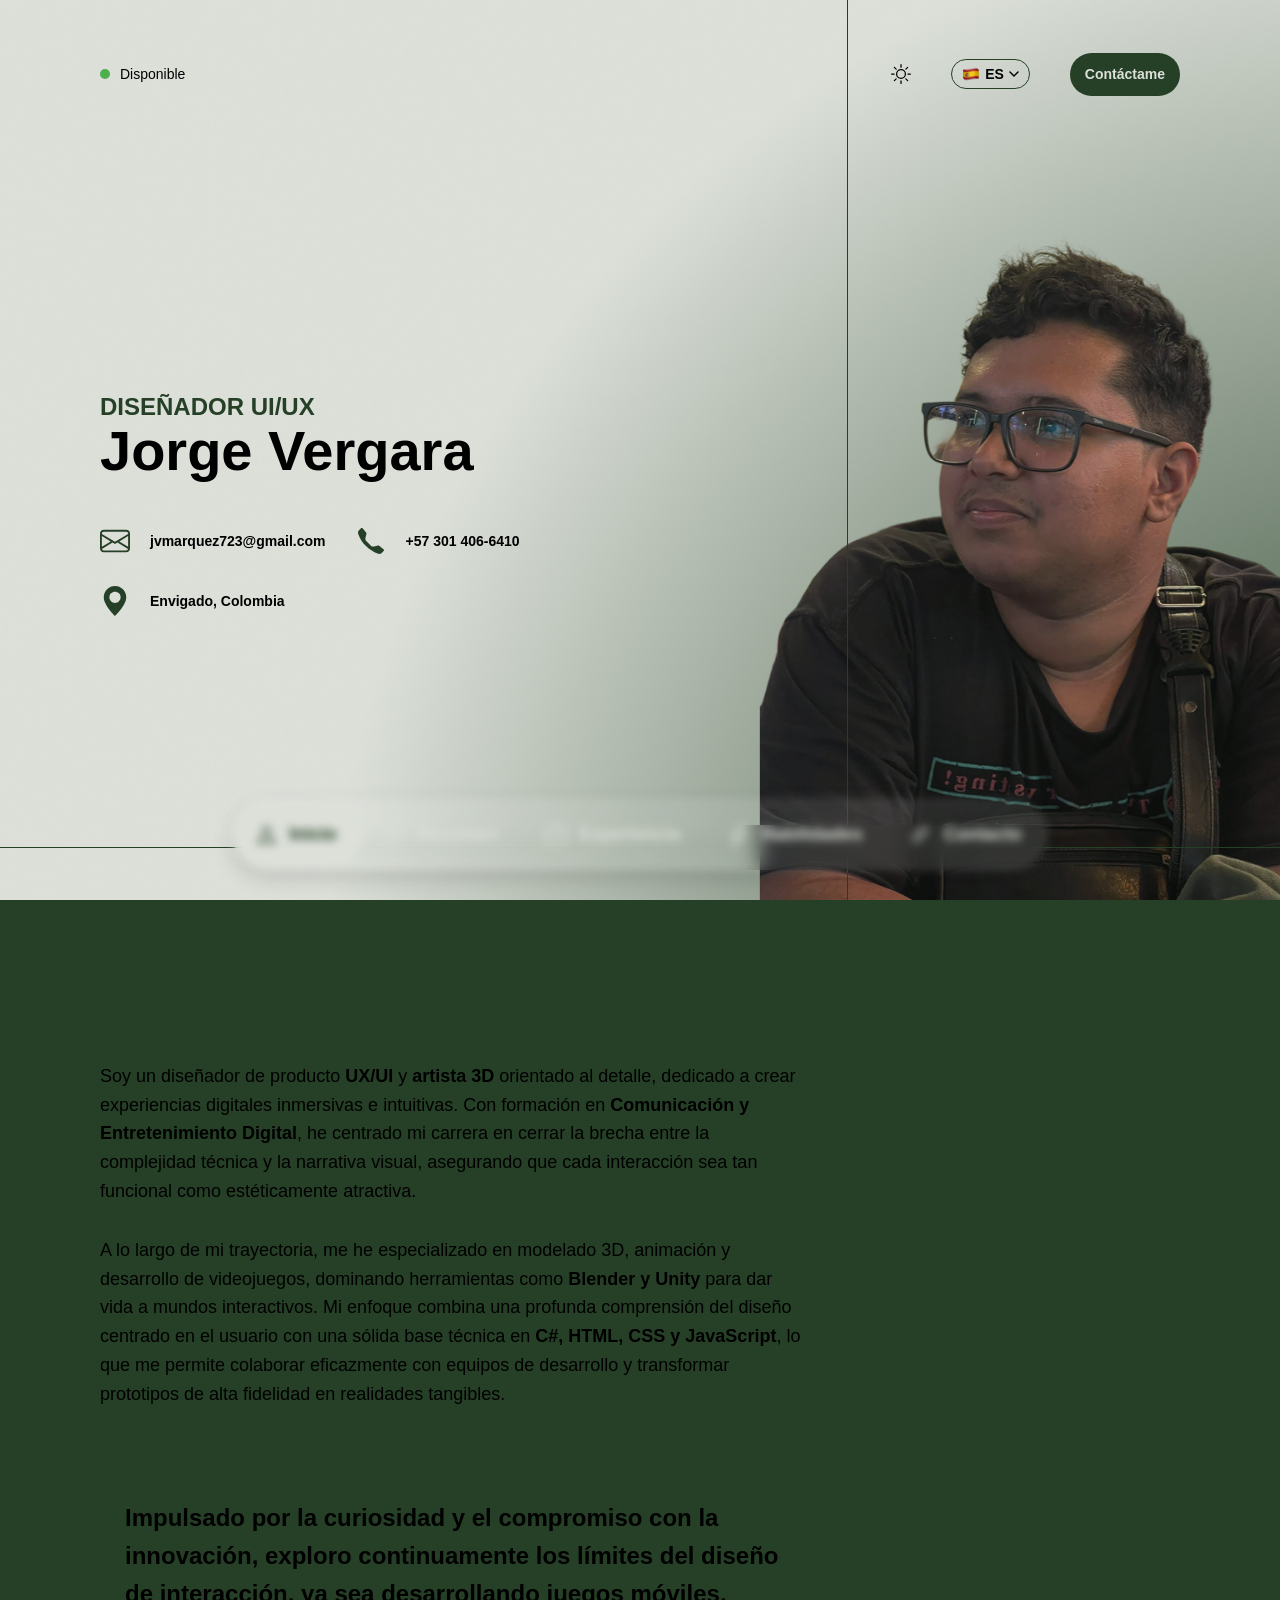
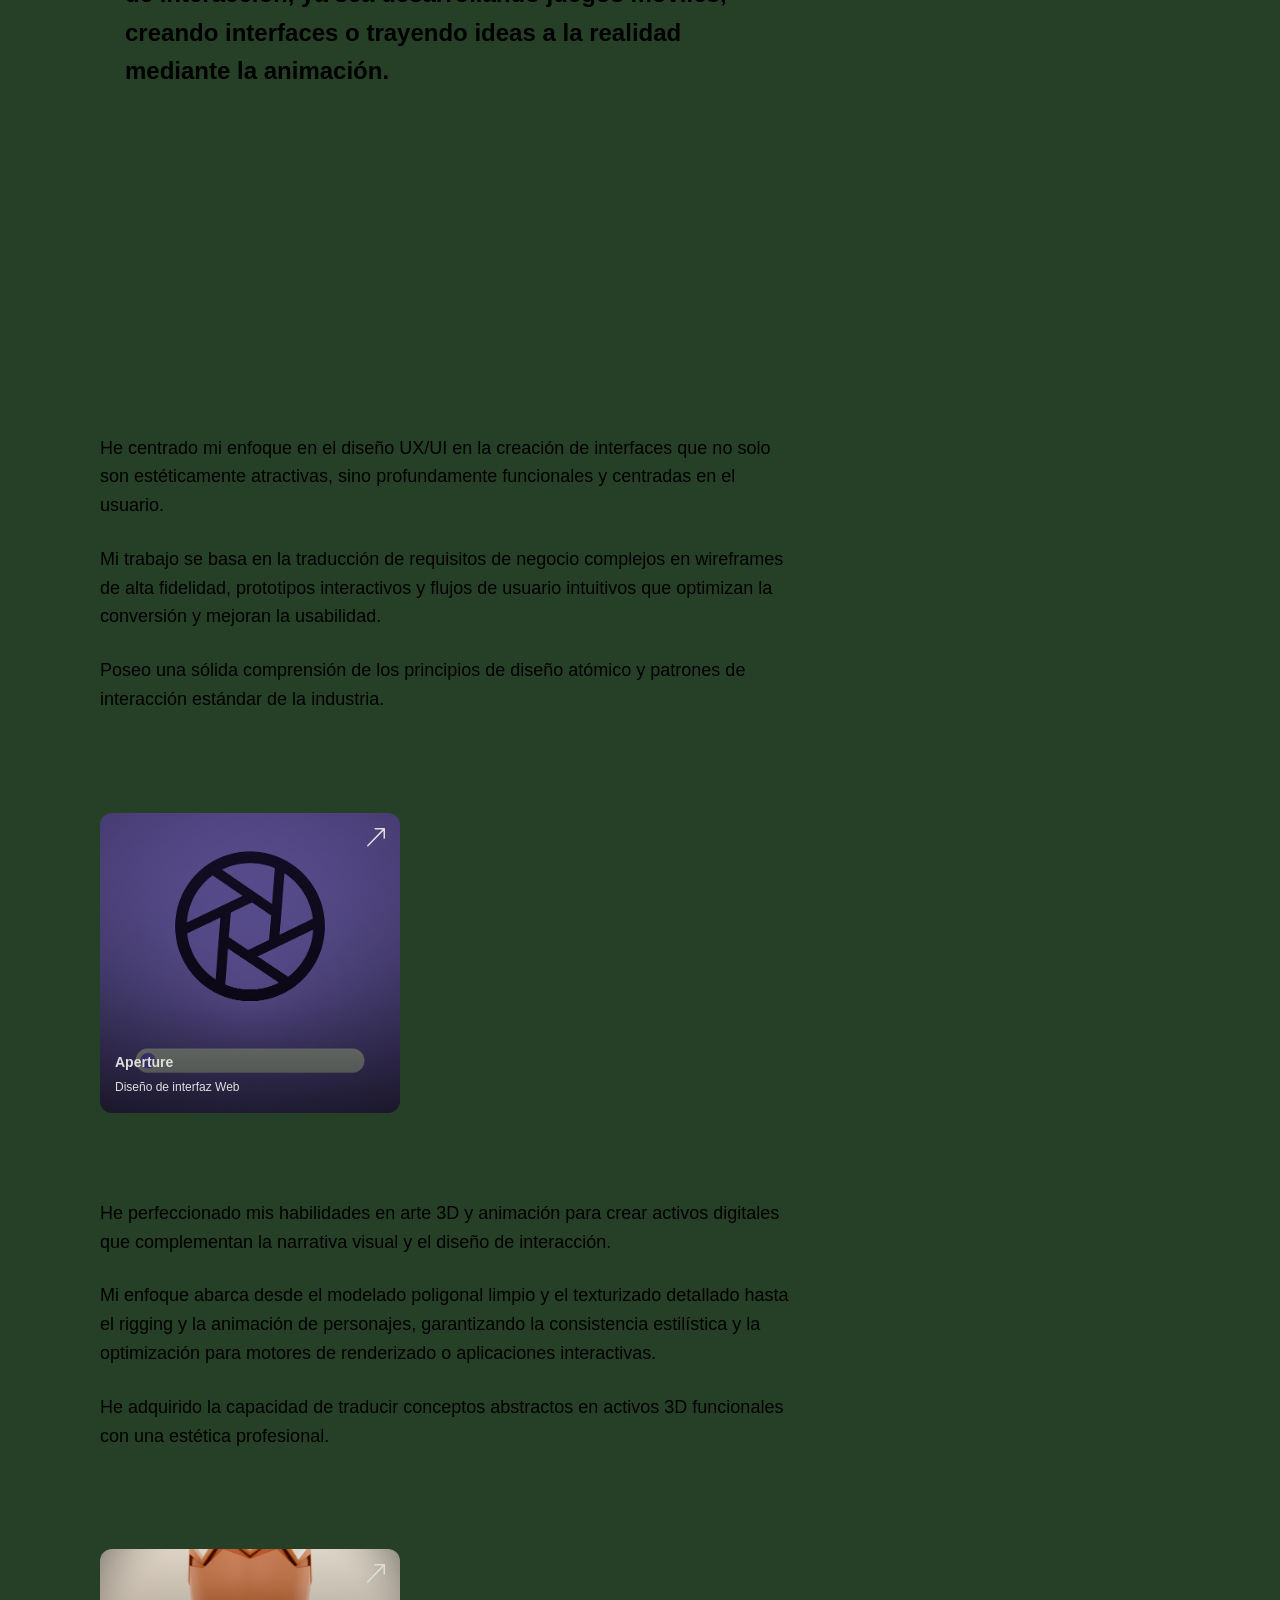
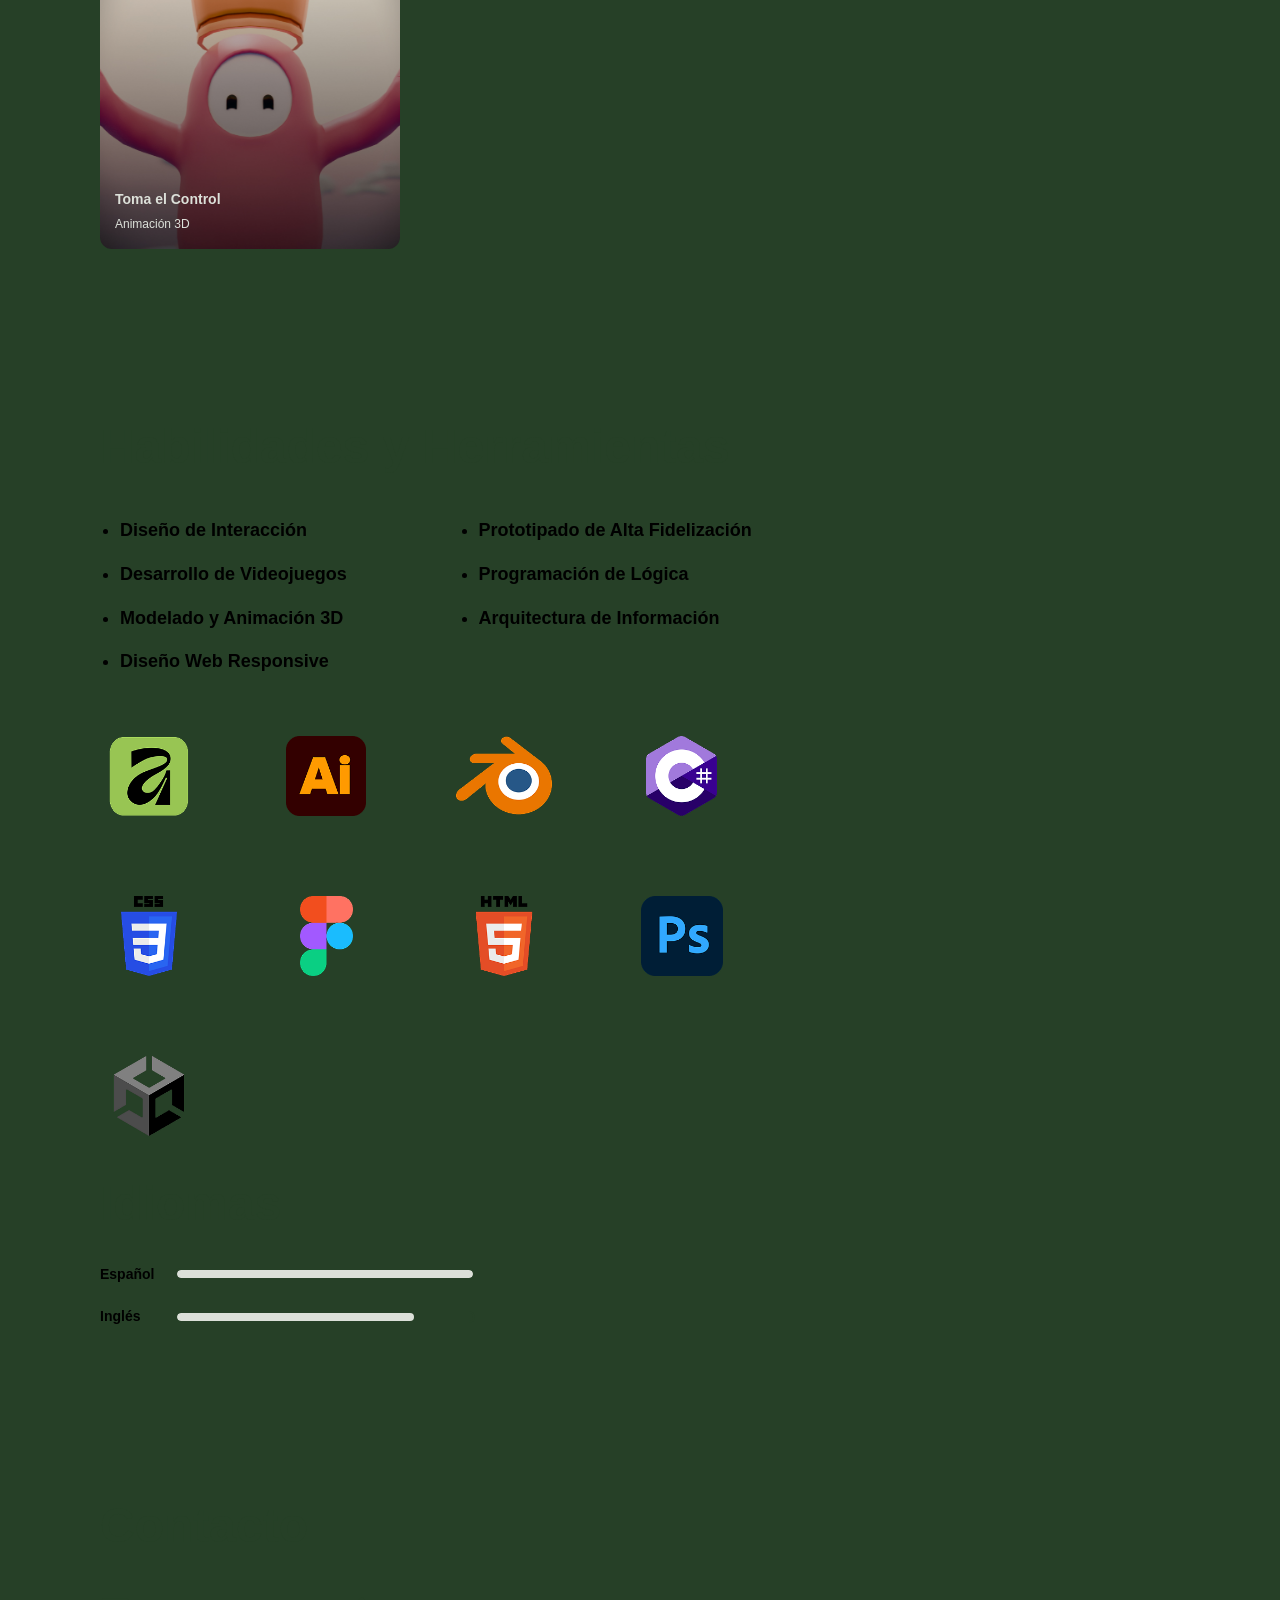
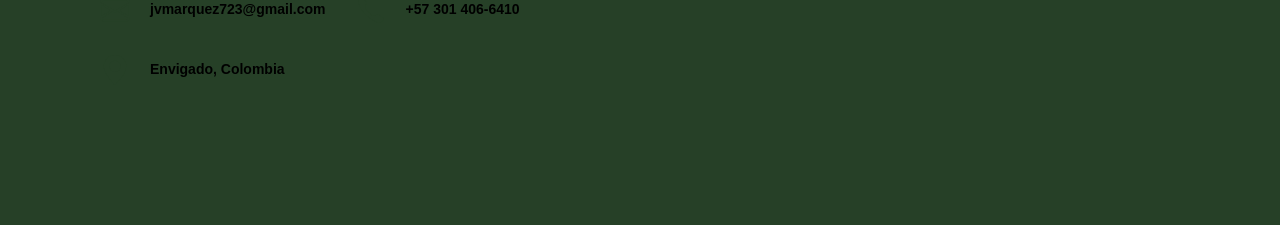
==== commit ec434ba2: "Add liquid glass effect to navbar" ====
--- a/index.html
+++ b/index.html
@@ -244,6 +244,15 @@
       </footer>
 
       <nav class="navbar">
+        <svg style="display: none;">
+          <defs>
+            <filter id="liquidGlass">
+              <feTurbulence type="fractalNoise" baseFrequency="0.02" numOctaves="3" result="noise" seed="2" />
+              <feDisplacementMap in="SourceGraphic" in2="noise" scale="8" />
+              <feGaussianBlur in="SourceGraphic" stdDeviation="4" />
+            </filter>
+          </defs>
+        </svg>
         <div class="navbar-wrapper">
           <a class="navbar-item" href="#about">
             <div class="nav-icon">
--- a/src/styles.css
+++ b/src/styles.css
@@ -629,29 +629,18 @@
     border-radius: var(--radius-full);
     display: flex;
     align-items: center;
+    backdrop-filter: blur(10px);
+    background: rgba(255, 255, 255, 0.1);
+    border: 1px solid rgba(255, 255, 255, 0.2);
+    filter: url(#liquidGlass);
     box-shadow: 0 8px 20px rgba(0, 0, 0, 0.15);
     z-index: 1000;
     isolation: isolate;
 }
 
-.navbar::before {
-    content: '';
-    position: absolute;
-    inset: 0;
-    border-radius: var(--radius-full);
-    backdrop-filter: blur(2rem);
-    background-color: rgba(0, 0, 0, 0.374);
-    z-index: -1;
-}
-
-.darkmode .navbar::before {
-    content: '';
-    position: absolute;
-    inset: 0;
-    border-radius: var(--radius-full);
-    backdrop-filter: blur(2rem);
-    background-color: rgba(255, 255, 255, 0.167);
-    z-index: -1;
+.darkmode .navbar {
+    background: rgba(0, 0, 0, 0.3);
+    border: 1px solid rgba(255, 255, 255, 0.1);
 }
 
 .navbar-wrapper {
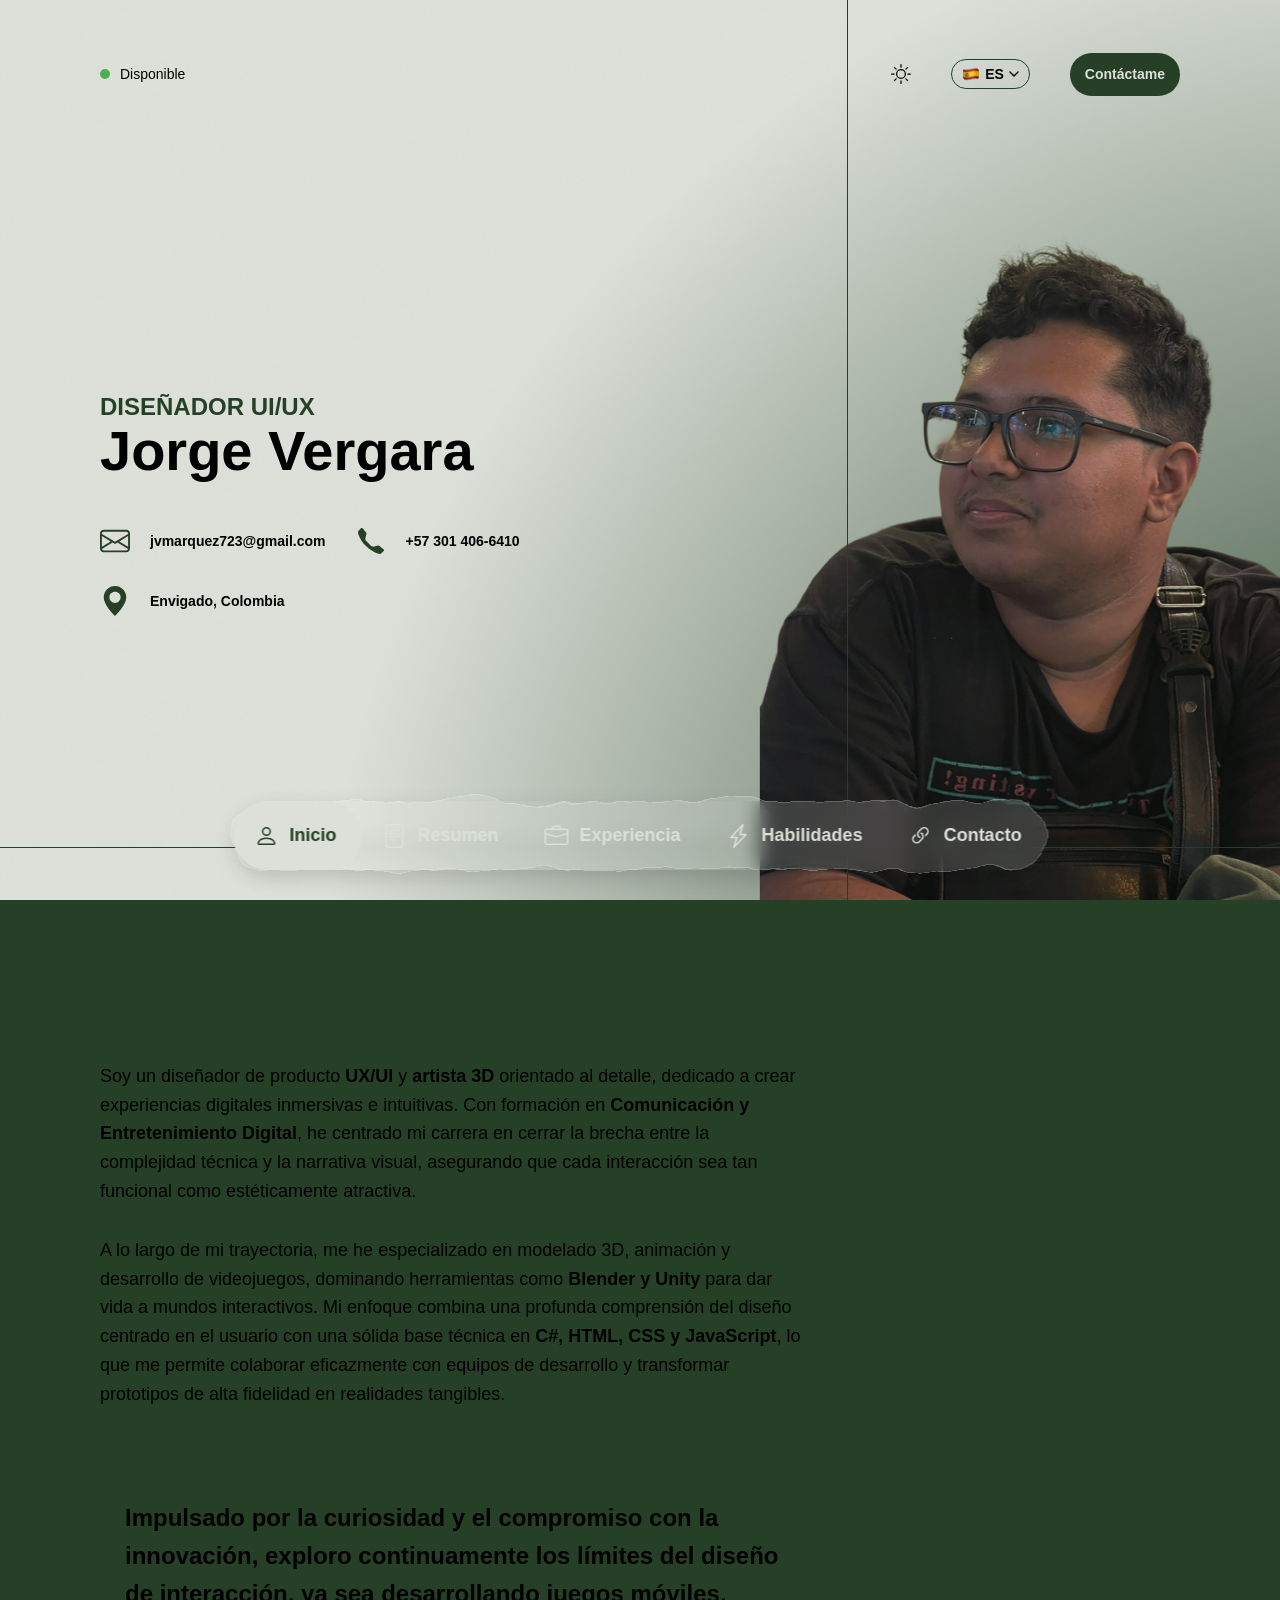
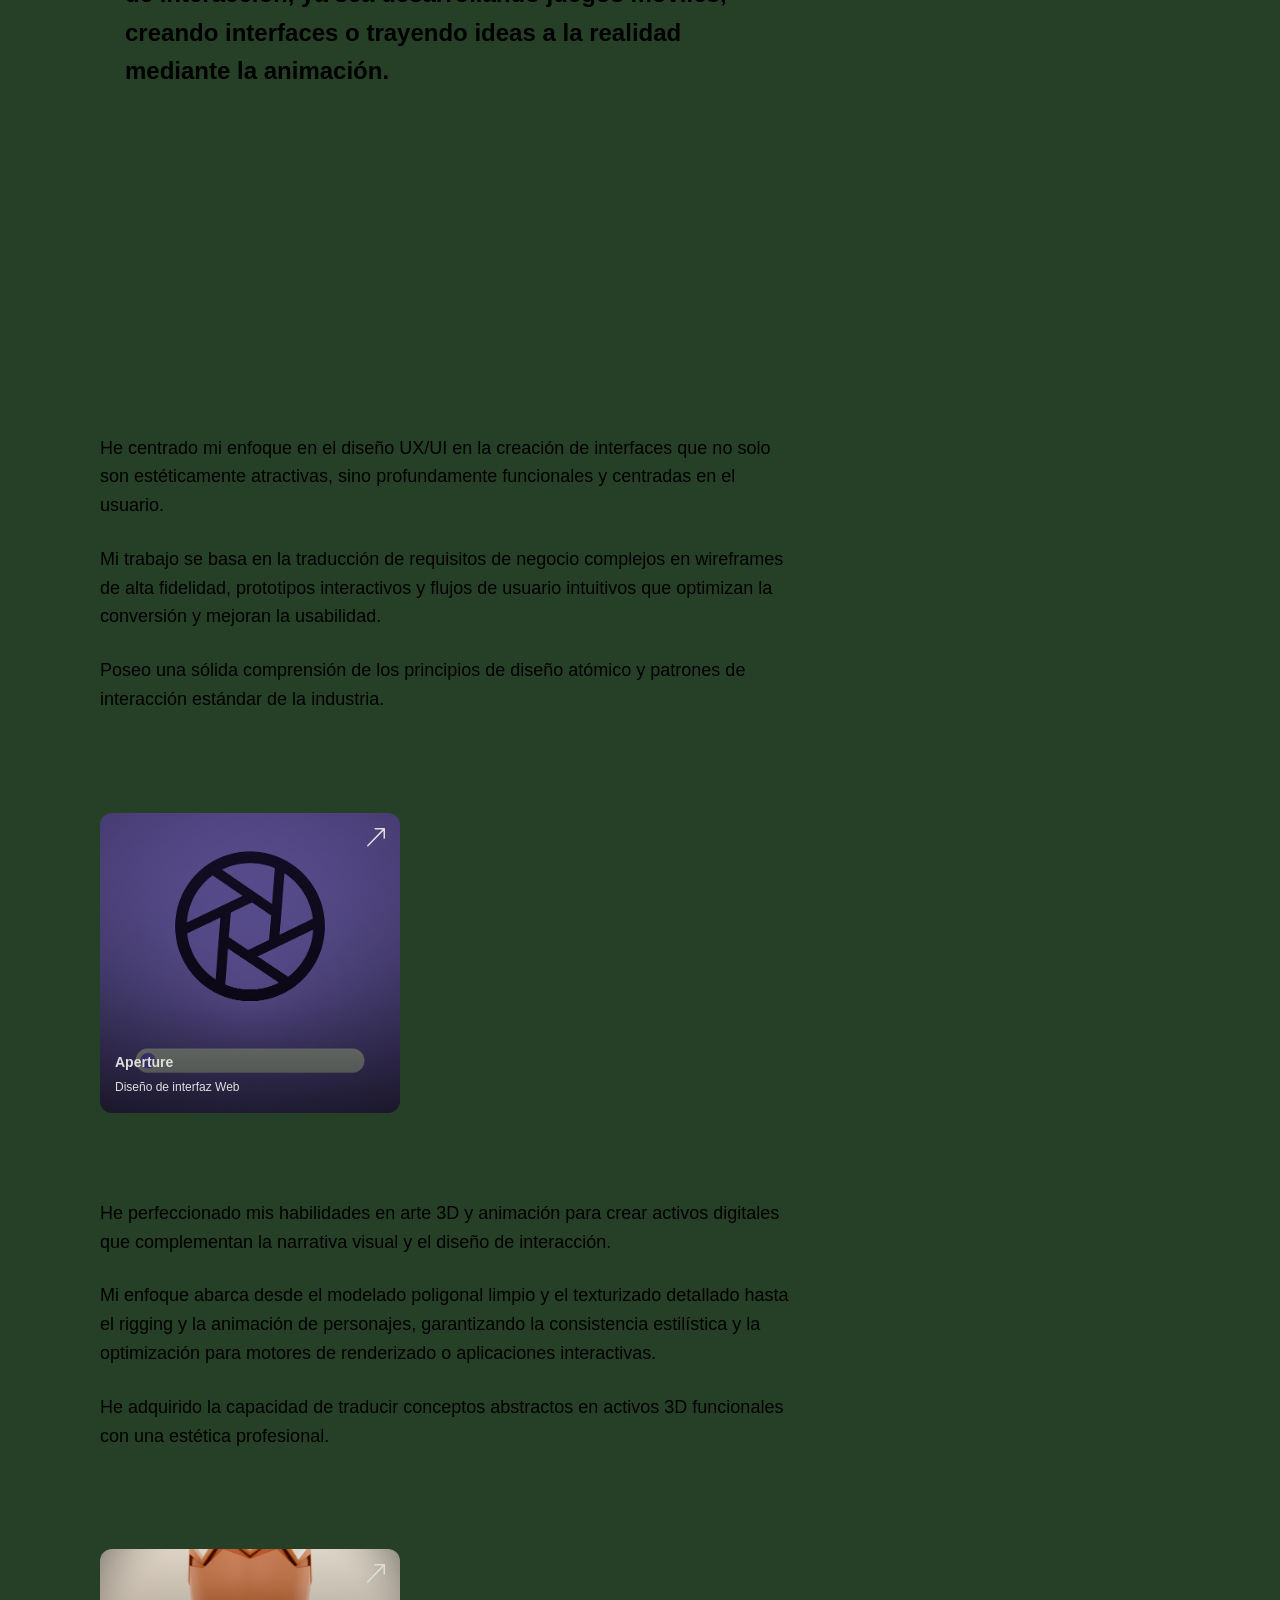
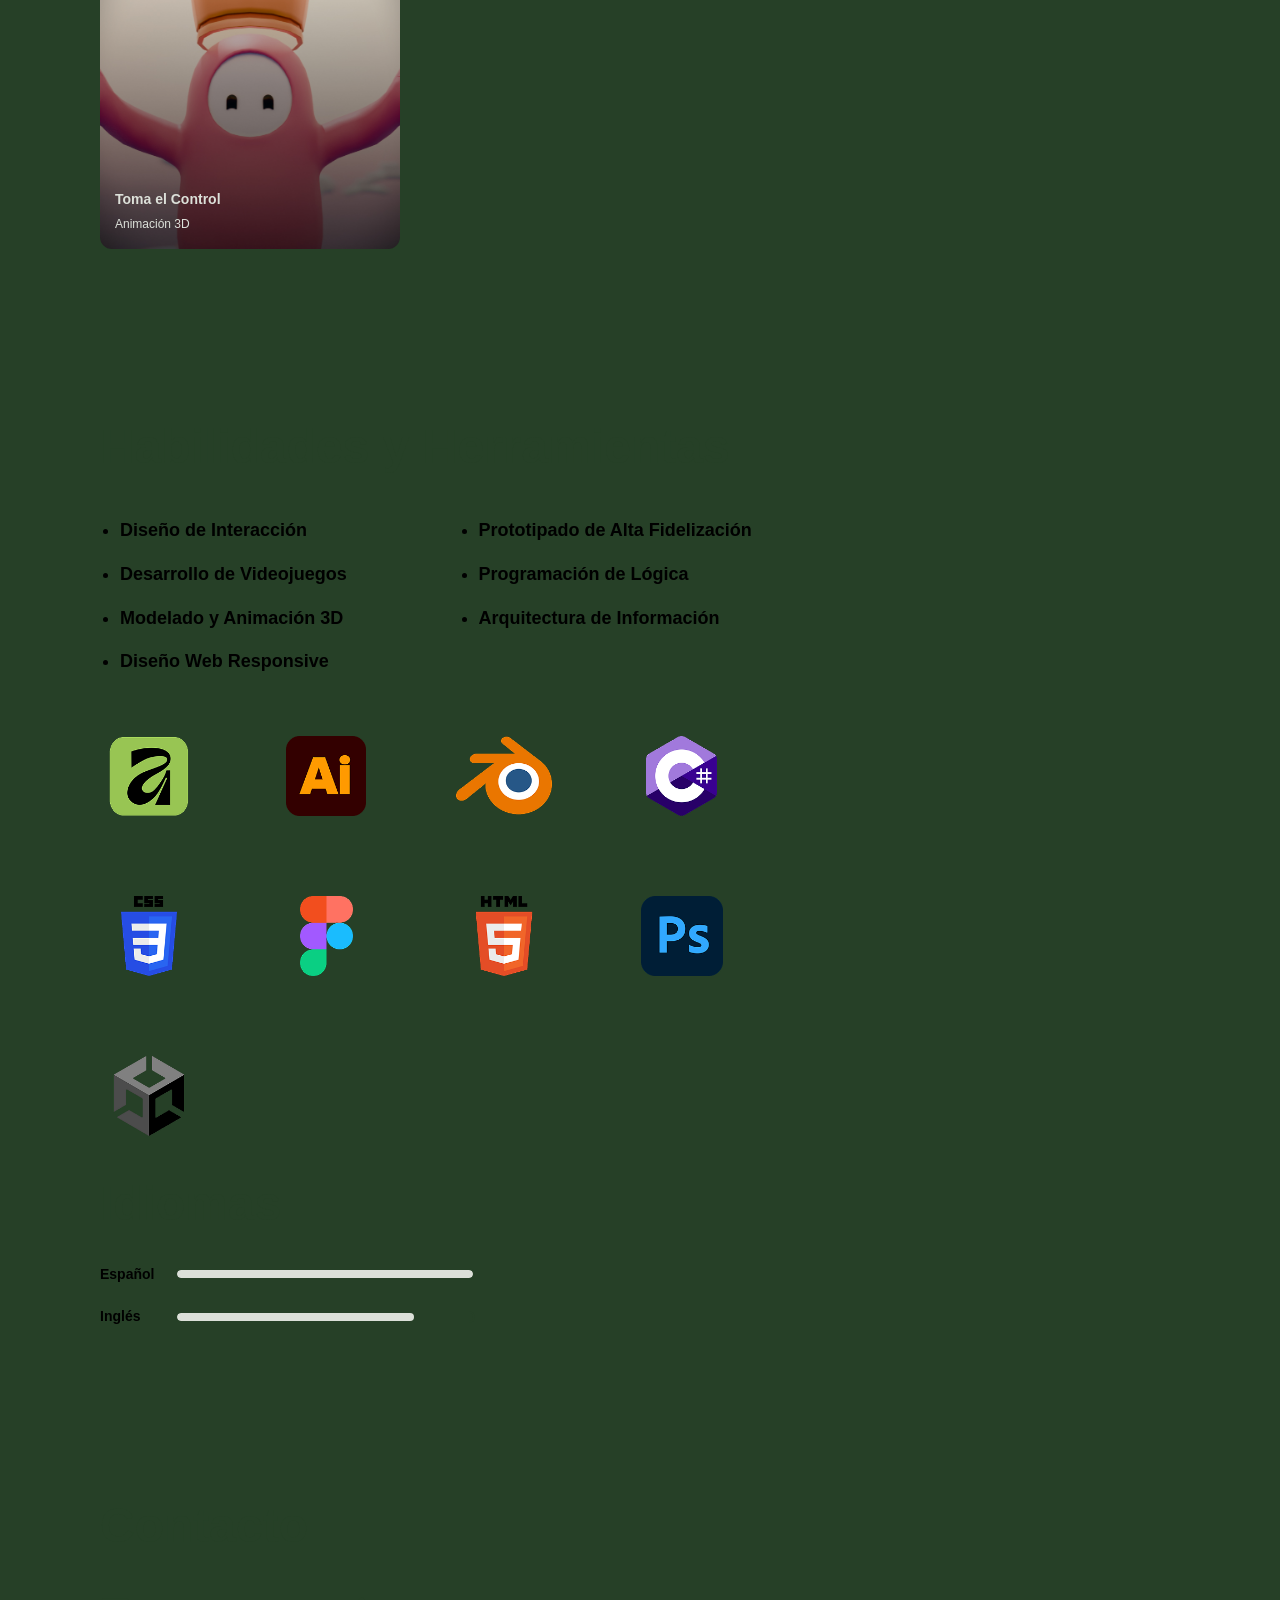
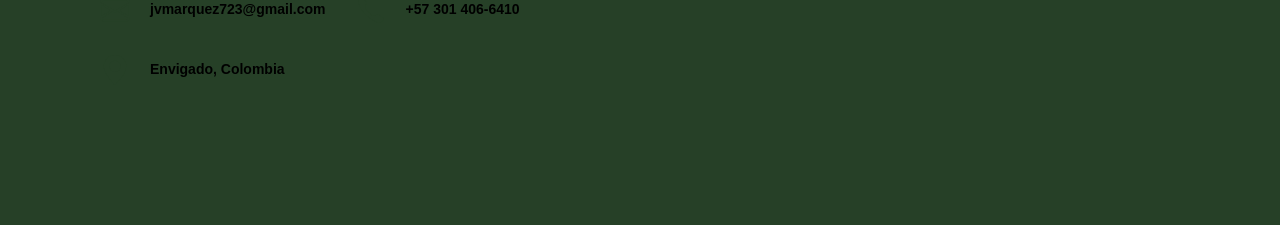
==== commit 6dd16f77: "Replace liquid glass SVG filter with new version" ====
--- a/index.html
+++ b/index.html
@@ -9,6 +9,12 @@
   <link rel="stylesheet" href="src/styles-mobile.css" media="(max-width:781px)">
 </head>
 <body>
+  <svg style="visibility: hidden; position: absolute;" width="0" height="0">
+    <filter id="liquid-glass">
+      <feTurbulence type="fractalNoise" baseFrequency="0.015" numOctaves="3" result="noise" />
+      <feDisplacementMap in="SourceGraphic" in2="noise" scale="25" xChannelSelector="R" yChannelSelector="G" />
+    </filter>
+  </svg>
   <img class="bg-image" src="src/assets/Images/Background_Light.png">
   <main class="portafolio">
     <!-- About Section -->
@@ -244,15 +250,6 @@
       </footer>
 
       <nav class="navbar">
-        <svg style="display: none;">
-          <defs>
-            <filter id="liquidGlass">
-              <feTurbulence type="fractalNoise" baseFrequency="0.02" numOctaves="3" result="noise" seed="2" />
-              <feDisplacementMap in="SourceGraphic" in2="noise" scale="8" />
-              <feGaussianBlur in="SourceGraphic" stdDeviation="4" />
-            </filter>
-          </defs>
-        </svg>
         <div class="navbar-wrapper">
           <a class="navbar-item" href="#about">
             <div class="nav-icon">
--- a/src/styles.css
+++ b/src/styles.css
@@ -630,16 +630,24 @@
     display: flex;
     align-items: center;
     backdrop-filter: blur(10px);
-    background: rgba(255, 255, 255, 0.1);
-    border: 1px solid rgba(255, 255, 255, 0.2);
-    filter: url(#liquidGlass);
     box-shadow: 0 8px 20px rgba(0, 0, 0, 0.15);
     z-index: 1000;
     isolation: isolate;
 }
 
-.darkmode .navbar {
-    background: rgba(0, 0, 0, 0.3);
+.navbar::before {
+    content: '';
+    position: absolute;
+    inset: 0;
+    border-radius: var(--radius-full);
+    background: rgba(255, 255, 255, 0.15);
+    border: 1px solid rgba(255, 255, 255, 0.2);
+    filter: url(#liquid-glass);
+    z-index: -1;
+}
+
+.darkmode .navbar::before {
+    background: rgba(0, 0, 0, 0.35);
     border: 1px solid rgba(255, 255, 255, 0.1);
 }
 
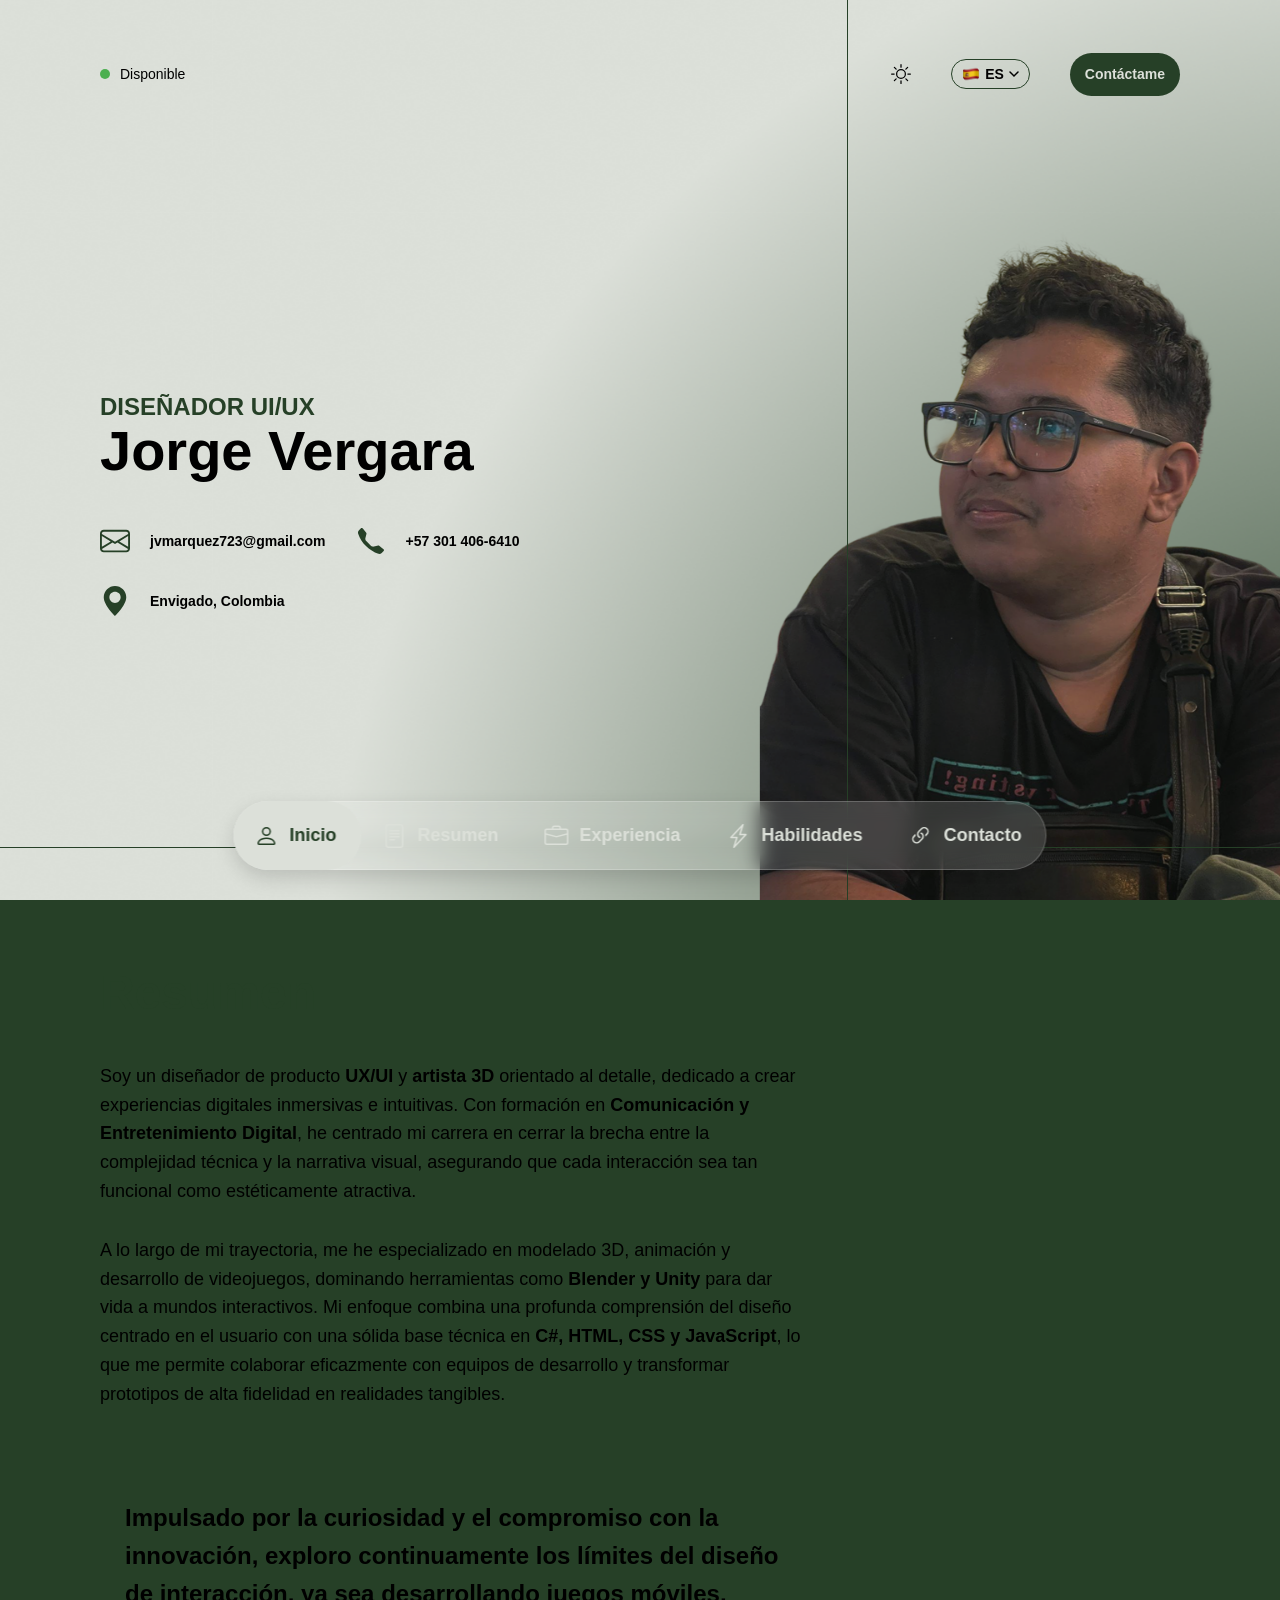
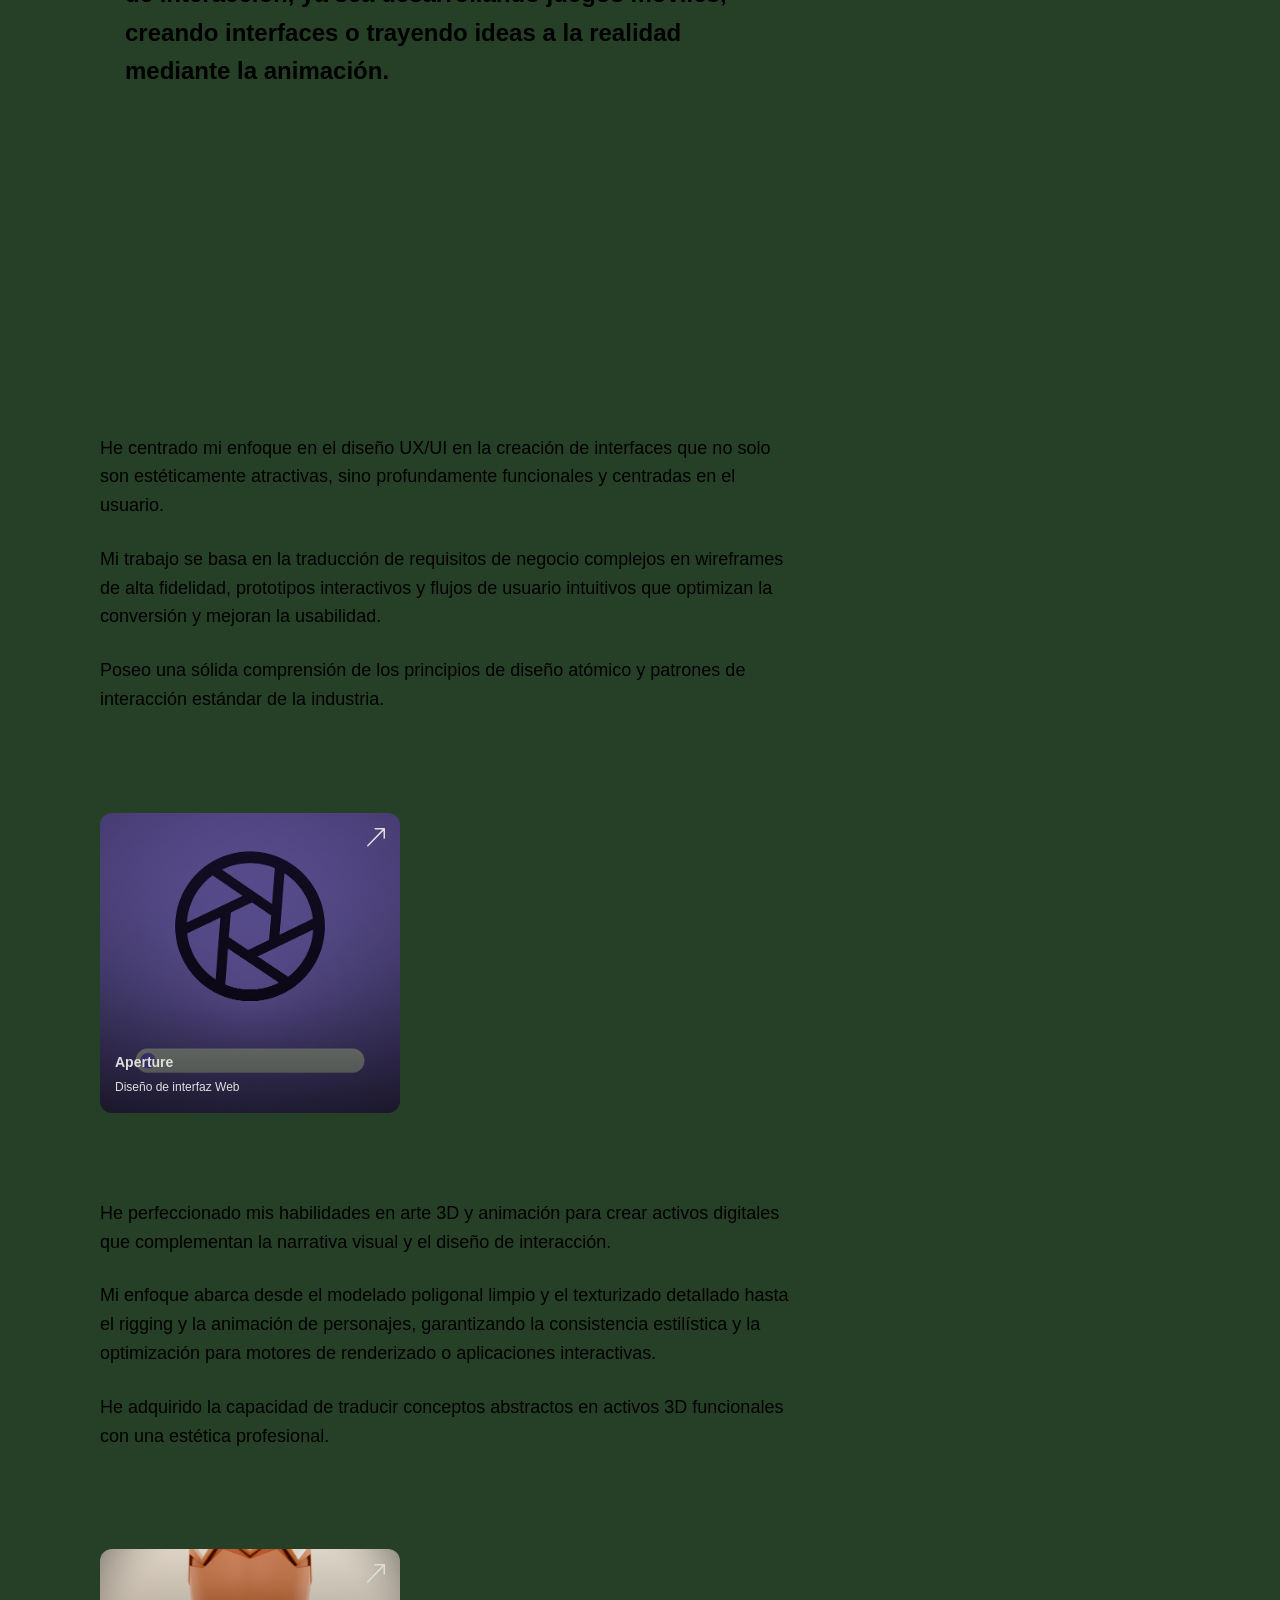
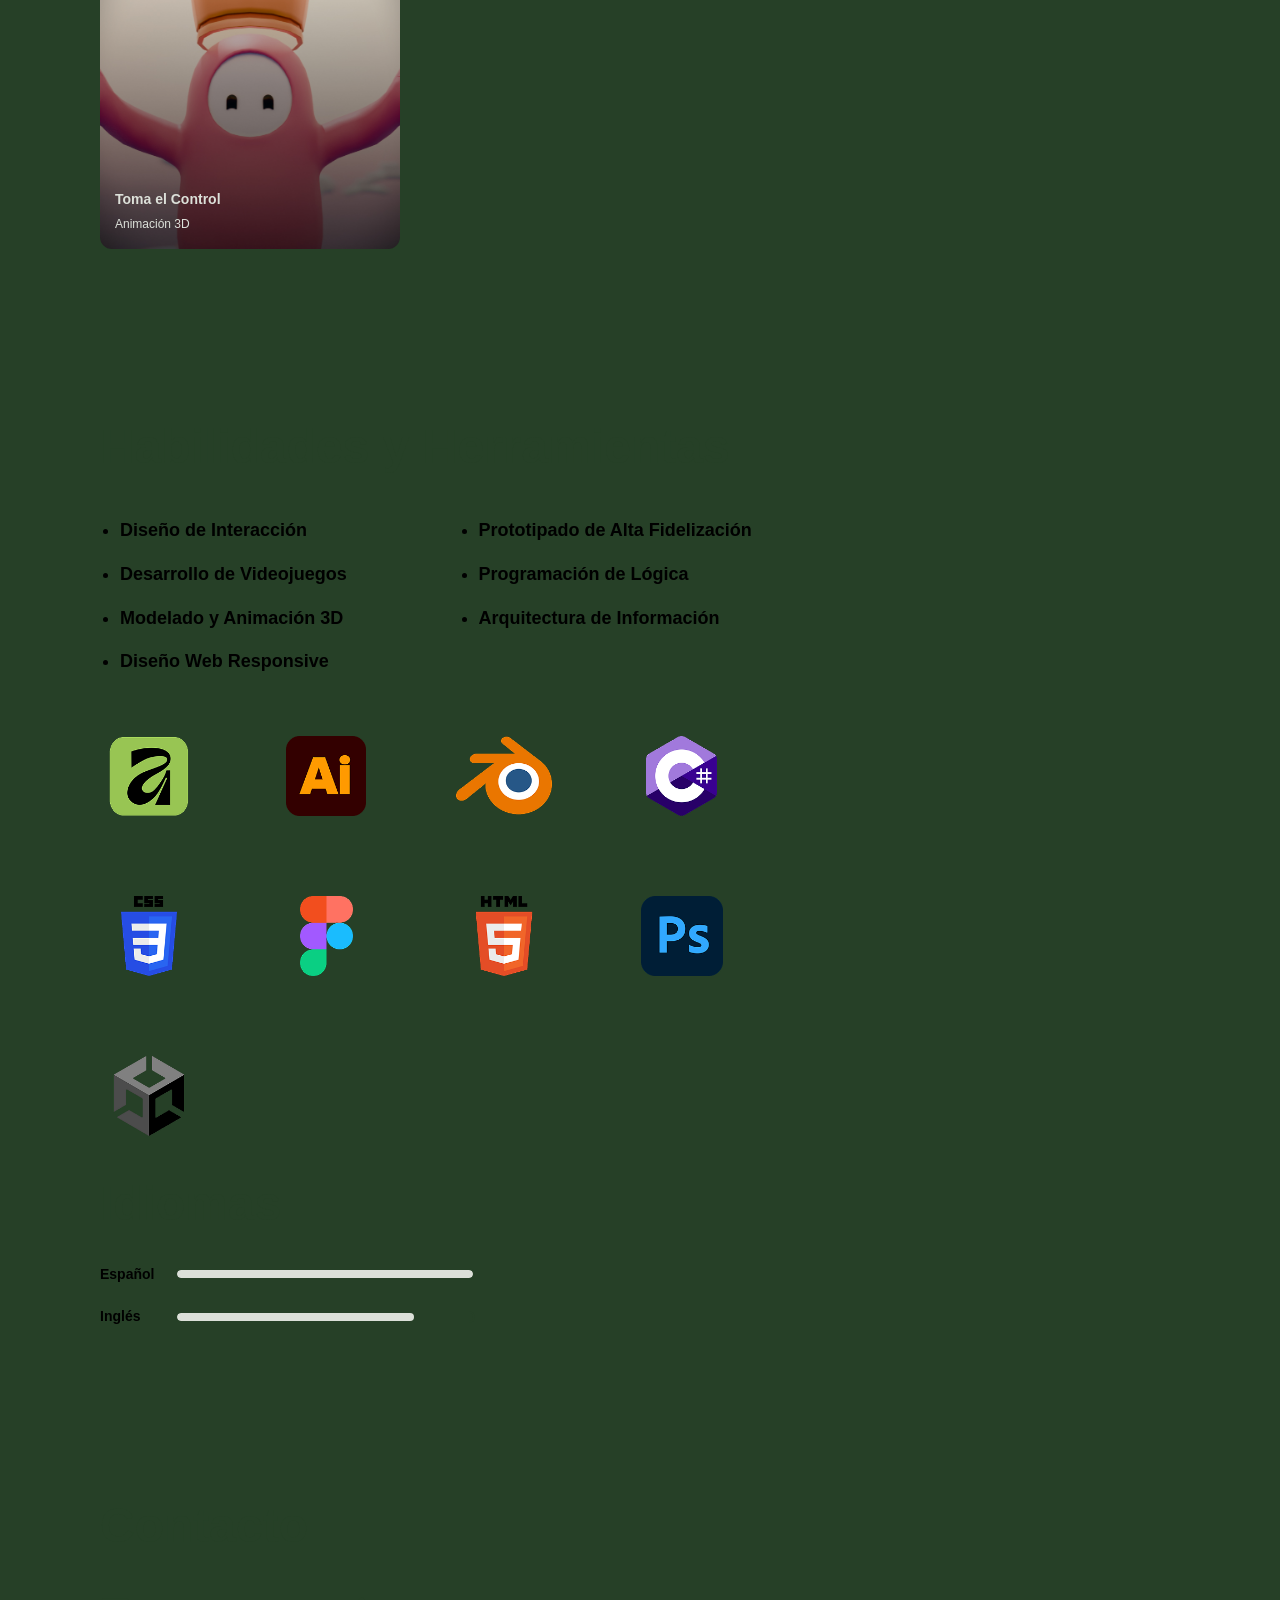
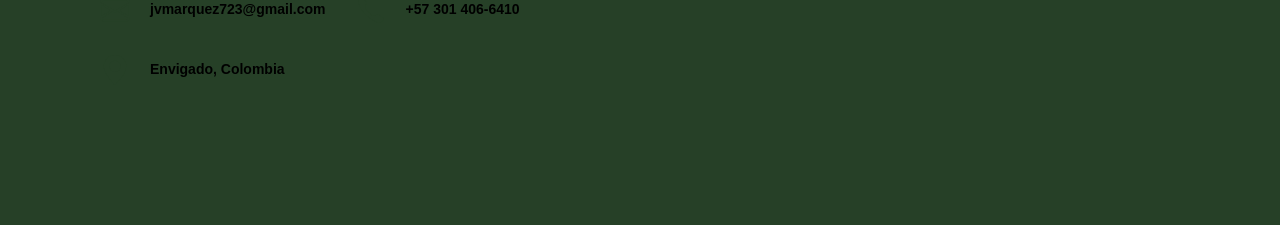
==== commit 23ec74e2: "Remove turbulence and liquid-glass filter entirely" ====
--- a/index.html
+++ b/index.html
@@ -9,12 +9,6 @@
   <link rel="stylesheet" href="src/styles-mobile.css" media="(max-width:781px)">
 </head>
 <body>
-  <svg style="visibility: hidden; position: absolute;" width="0" height="0">
-    <filter id="liquid-glass">
-      <feTurbulence type="fractalNoise" baseFrequency="0.015" numOctaves="3" result="noise" />
-      <feDisplacementMap in="SourceGraphic" in2="noise" scale="25" xChannelSelector="R" yChannelSelector="G" />
-    </filter>
-  </svg>
   <img class="bg-image" src="src/assets/Images/Background_Light.png">
   <main class="portafolio">
     <!-- About Section -->
--- a/src/styles.css
+++ b/src/styles.css
@@ -642,7 +642,6 @@
     border-radius: var(--radius-full);
     background: rgba(255, 255, 255, 0.15);
     border: 1px solid rgba(255, 255, 255, 0.2);
-    filter: url(#liquid-glass);
     z-index: -1;
 }
 
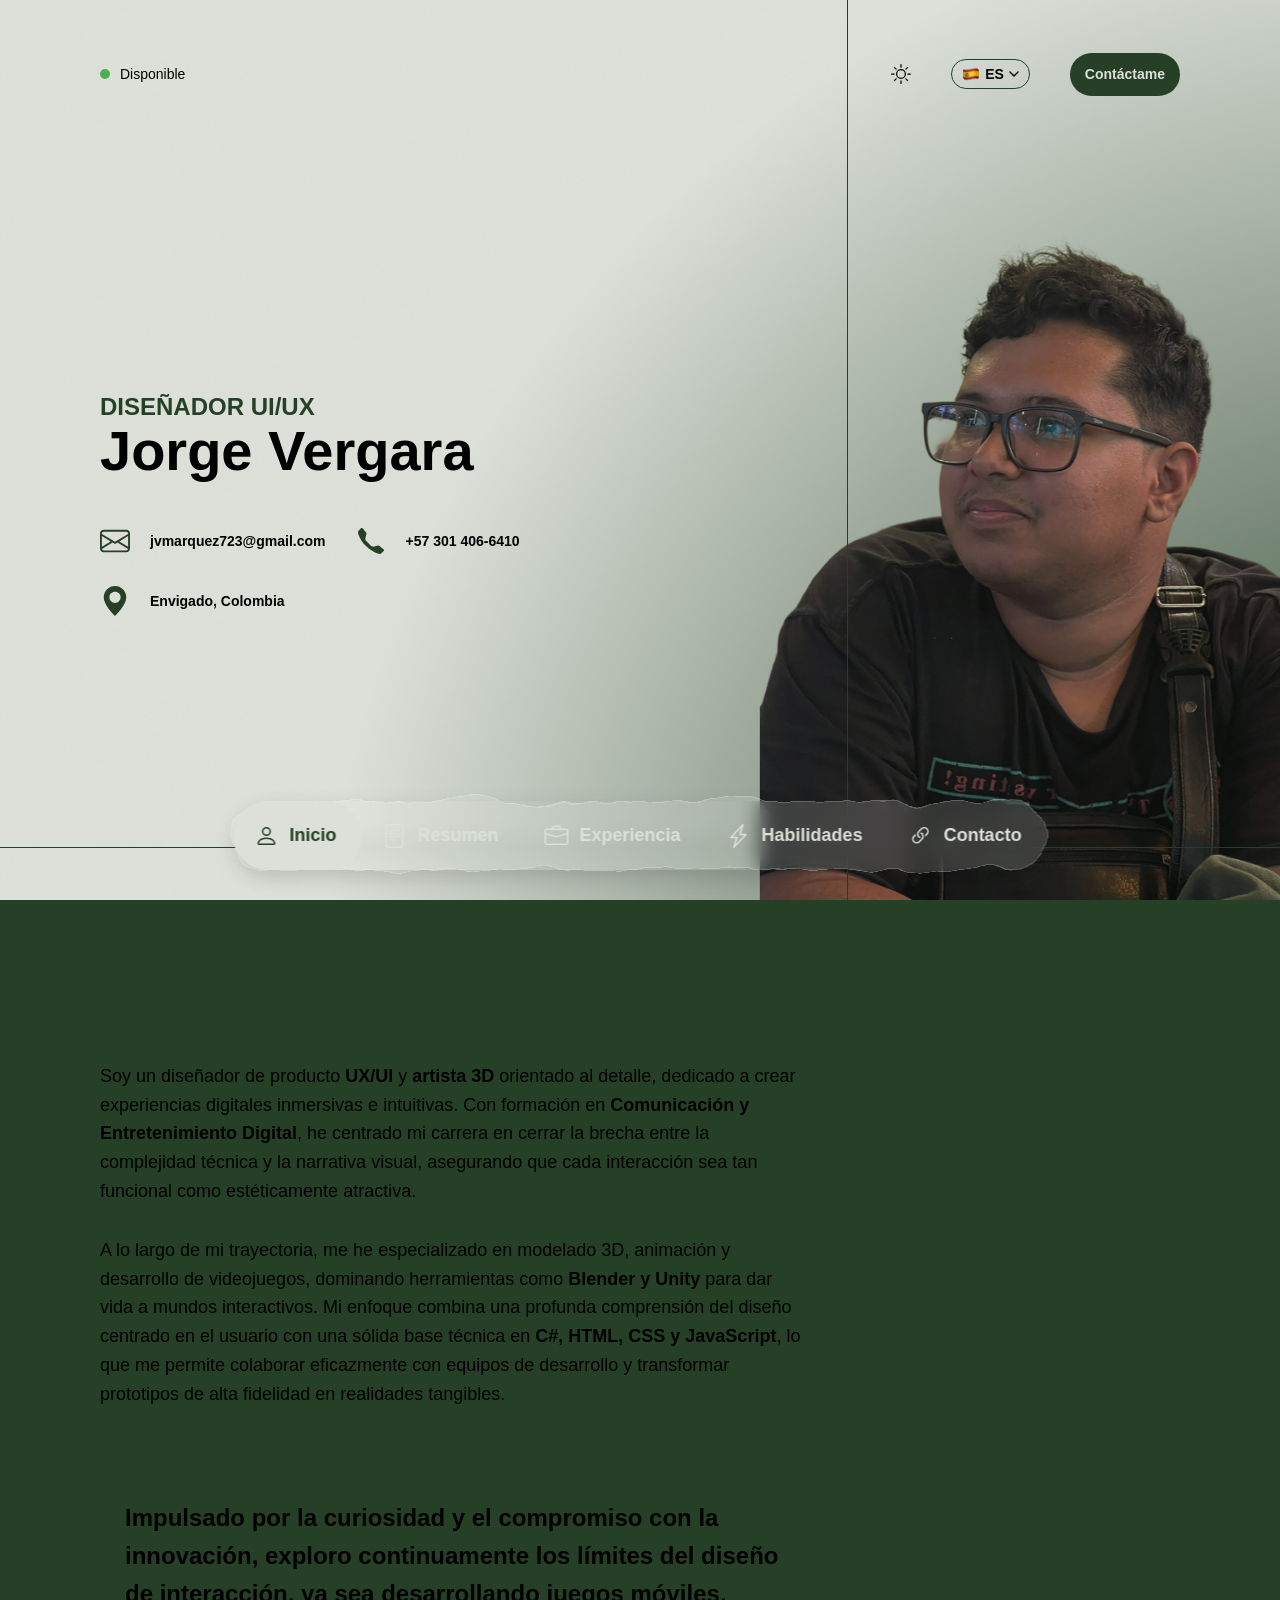
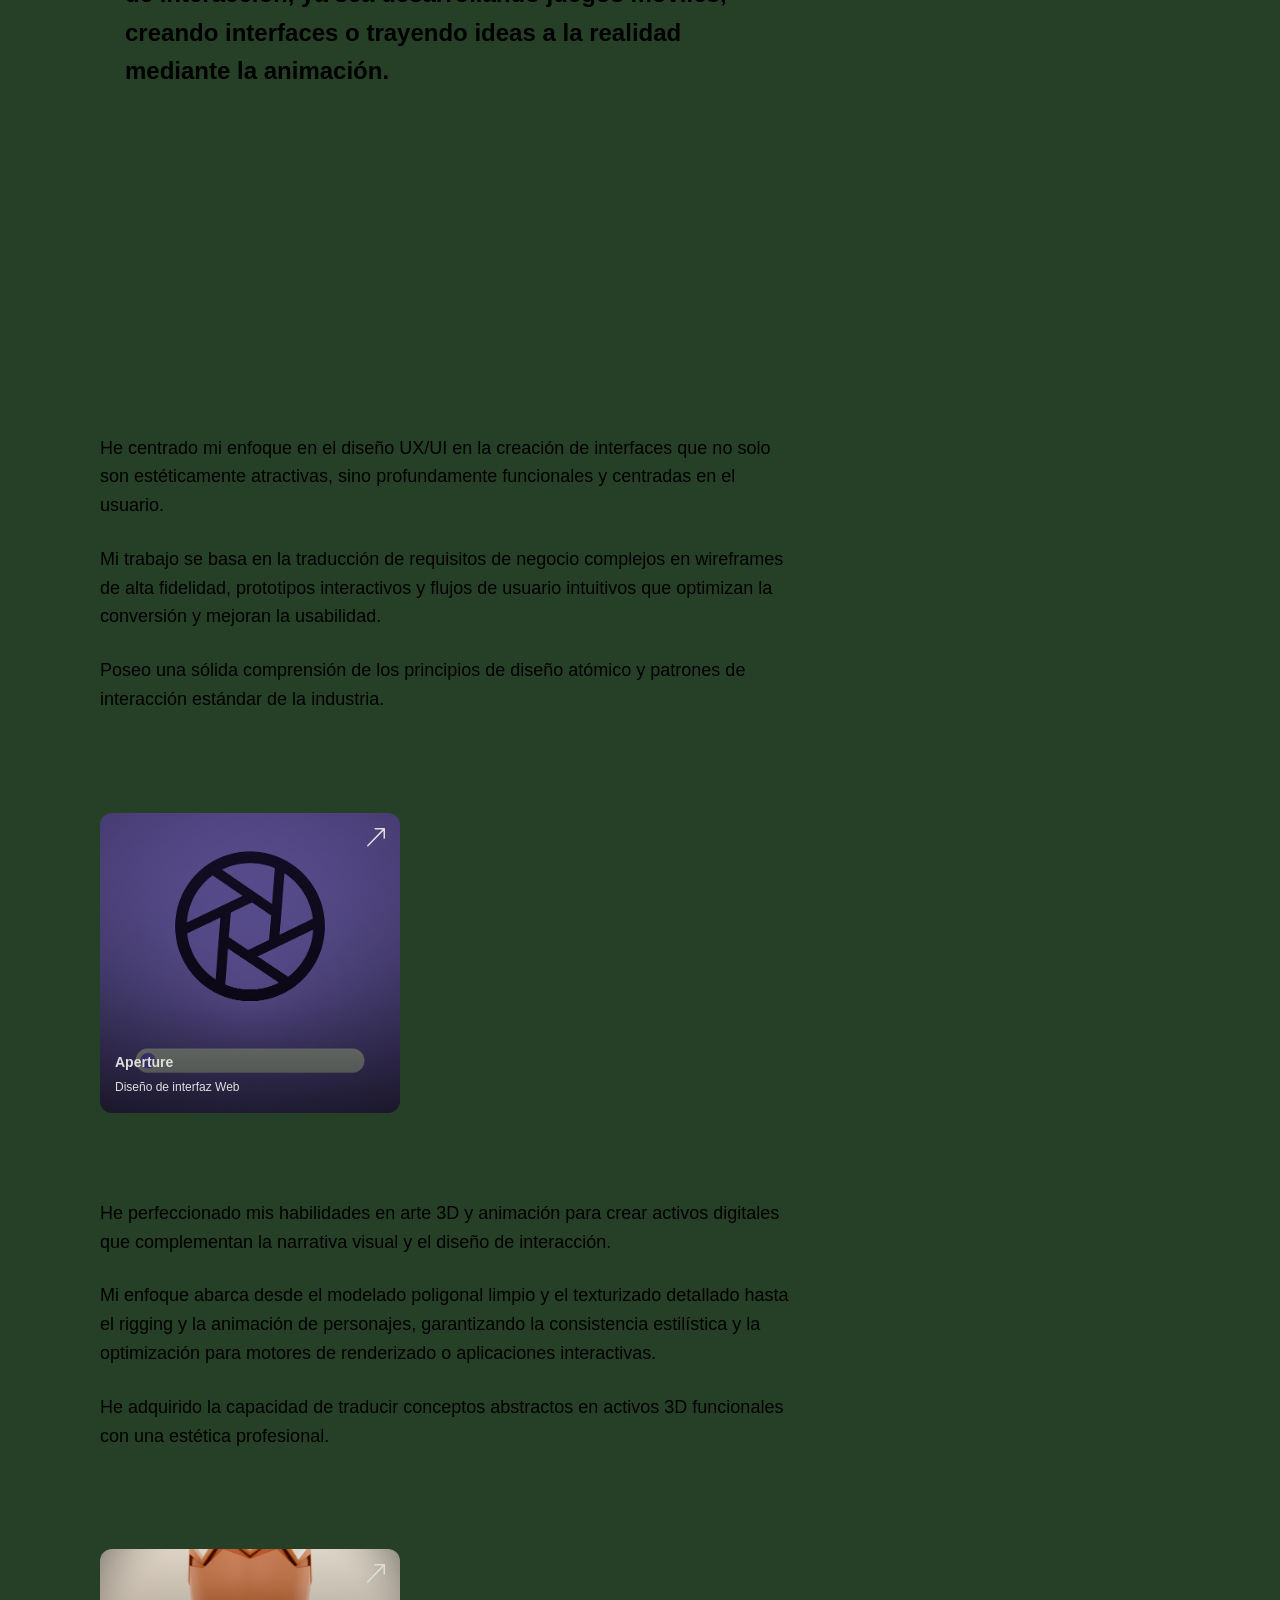
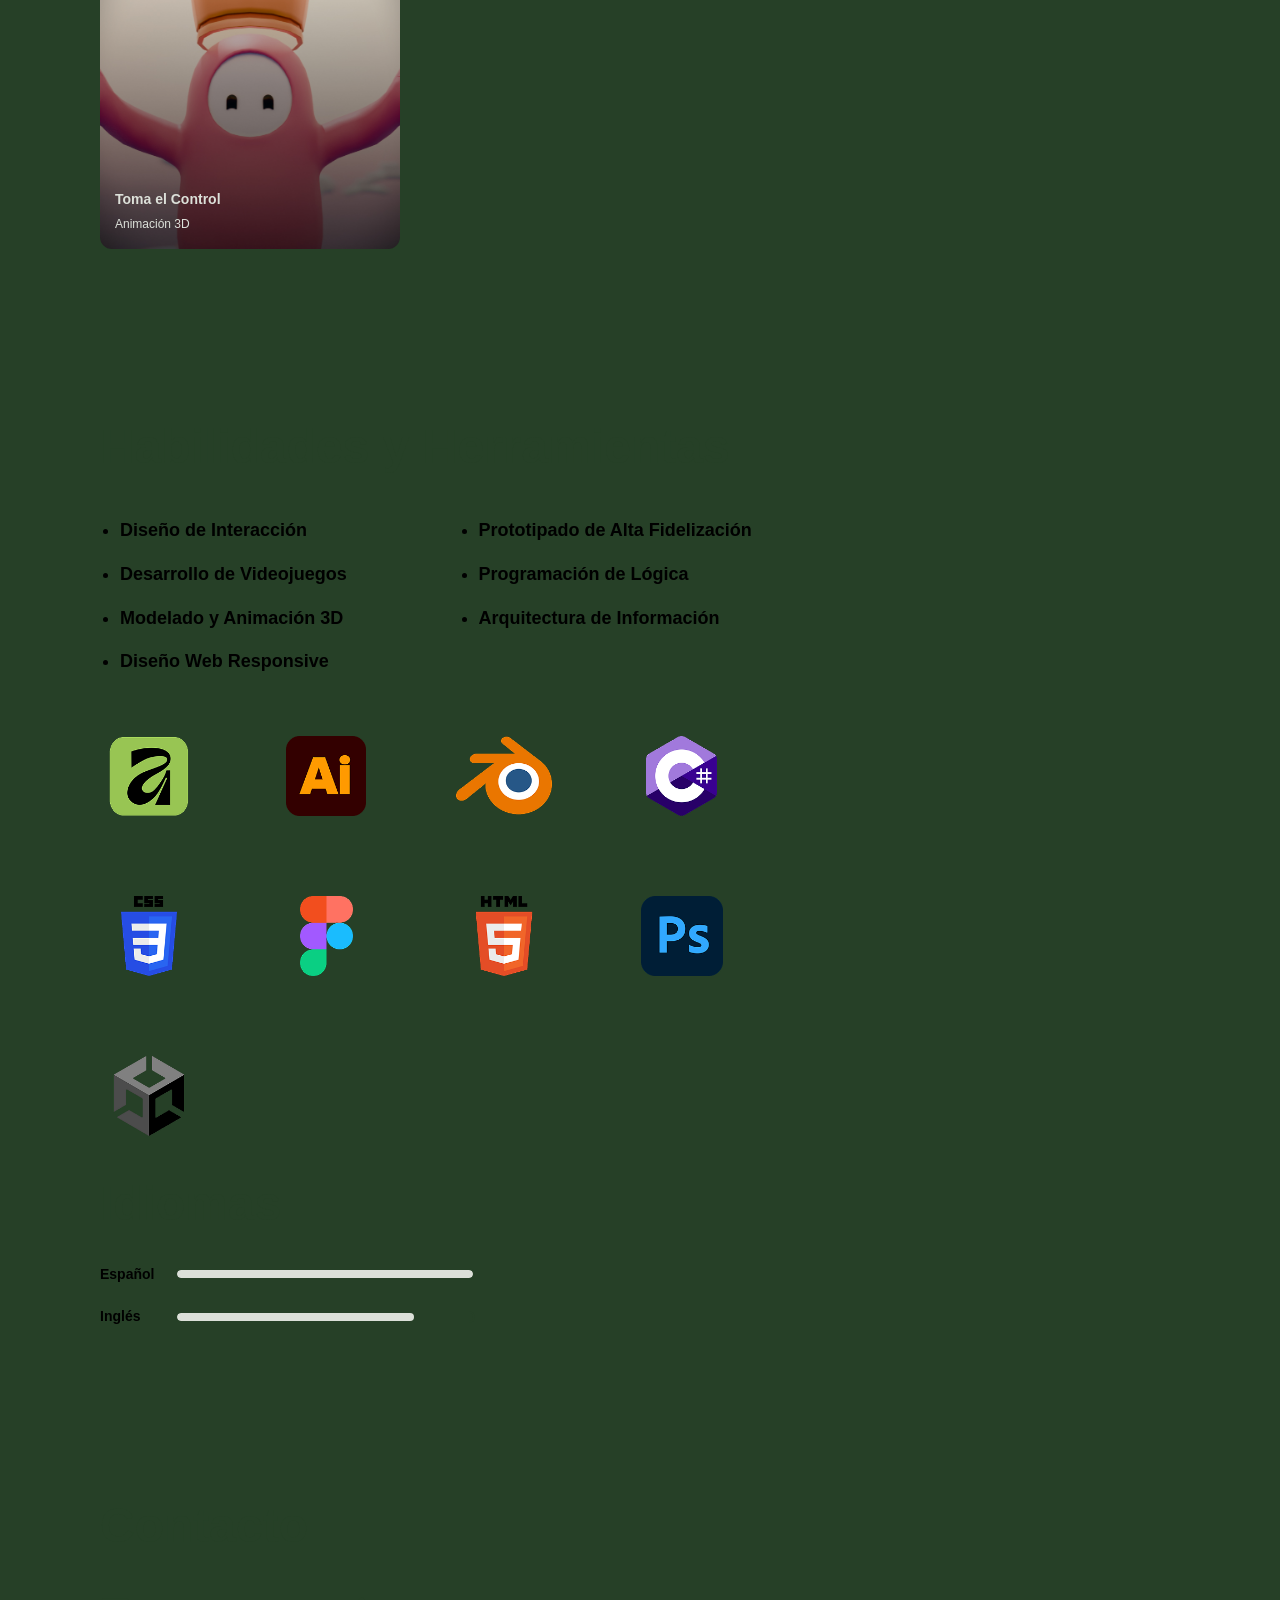
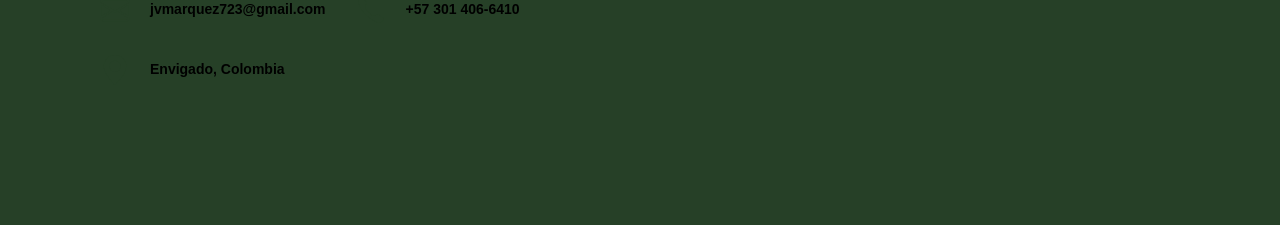
==== commit 9b4b5b1e: "Re-add liquid-glass filter on ::before only (background), not on navbar content" ====
--- a/index.html
+++ b/index.html
@@ -9,6 +9,12 @@
   <link rel="stylesheet" href="src/styles-mobile.css" media="(max-width:781px)">
 </head>
 <body>
+  <svg style="visibility: hidden; position: absolute;" width="0" height="0">
+    <filter id="liquid-glass">
+      <feTurbulence type="fractalNoise" baseFrequency="0.015" numOctaves="3" result="noise" />
+      <feDisplacementMap in="SourceGraphic" in2="noise" scale="25" xChannelSelector="R" yChannelSelector="G" />
+    </filter>
+  </svg>
   <img class="bg-image" src="src/assets/Images/Background_Light.png">
   <main class="portafolio">
     <!-- About Section -->
--- a/src/styles.css
+++ b/src/styles.css
@@ -642,6 +642,7 @@
     border-radius: var(--radius-full);
     background: rgba(255, 255, 255, 0.15);
     border: 1px solid rgba(255, 255, 255, 0.2);
+    filter: url(#liquid-glass);
     z-index: -1;
 }
 
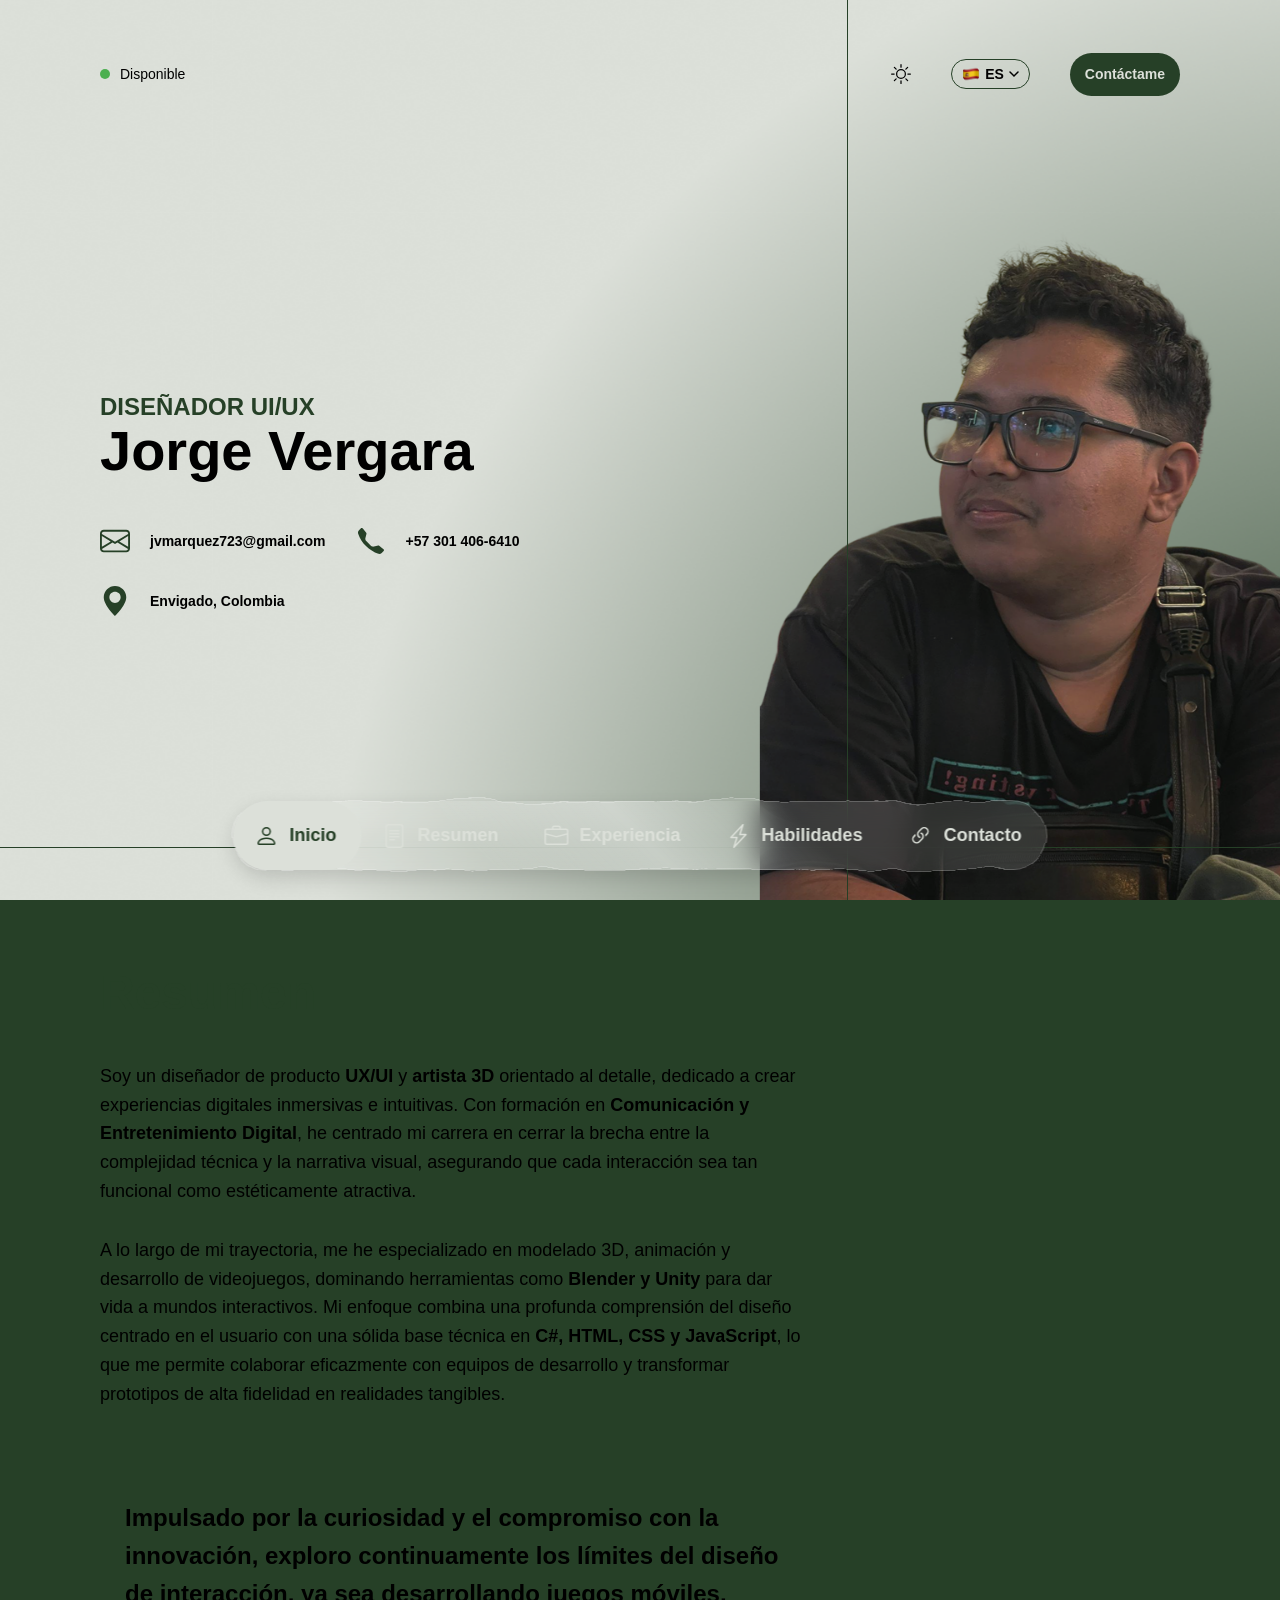
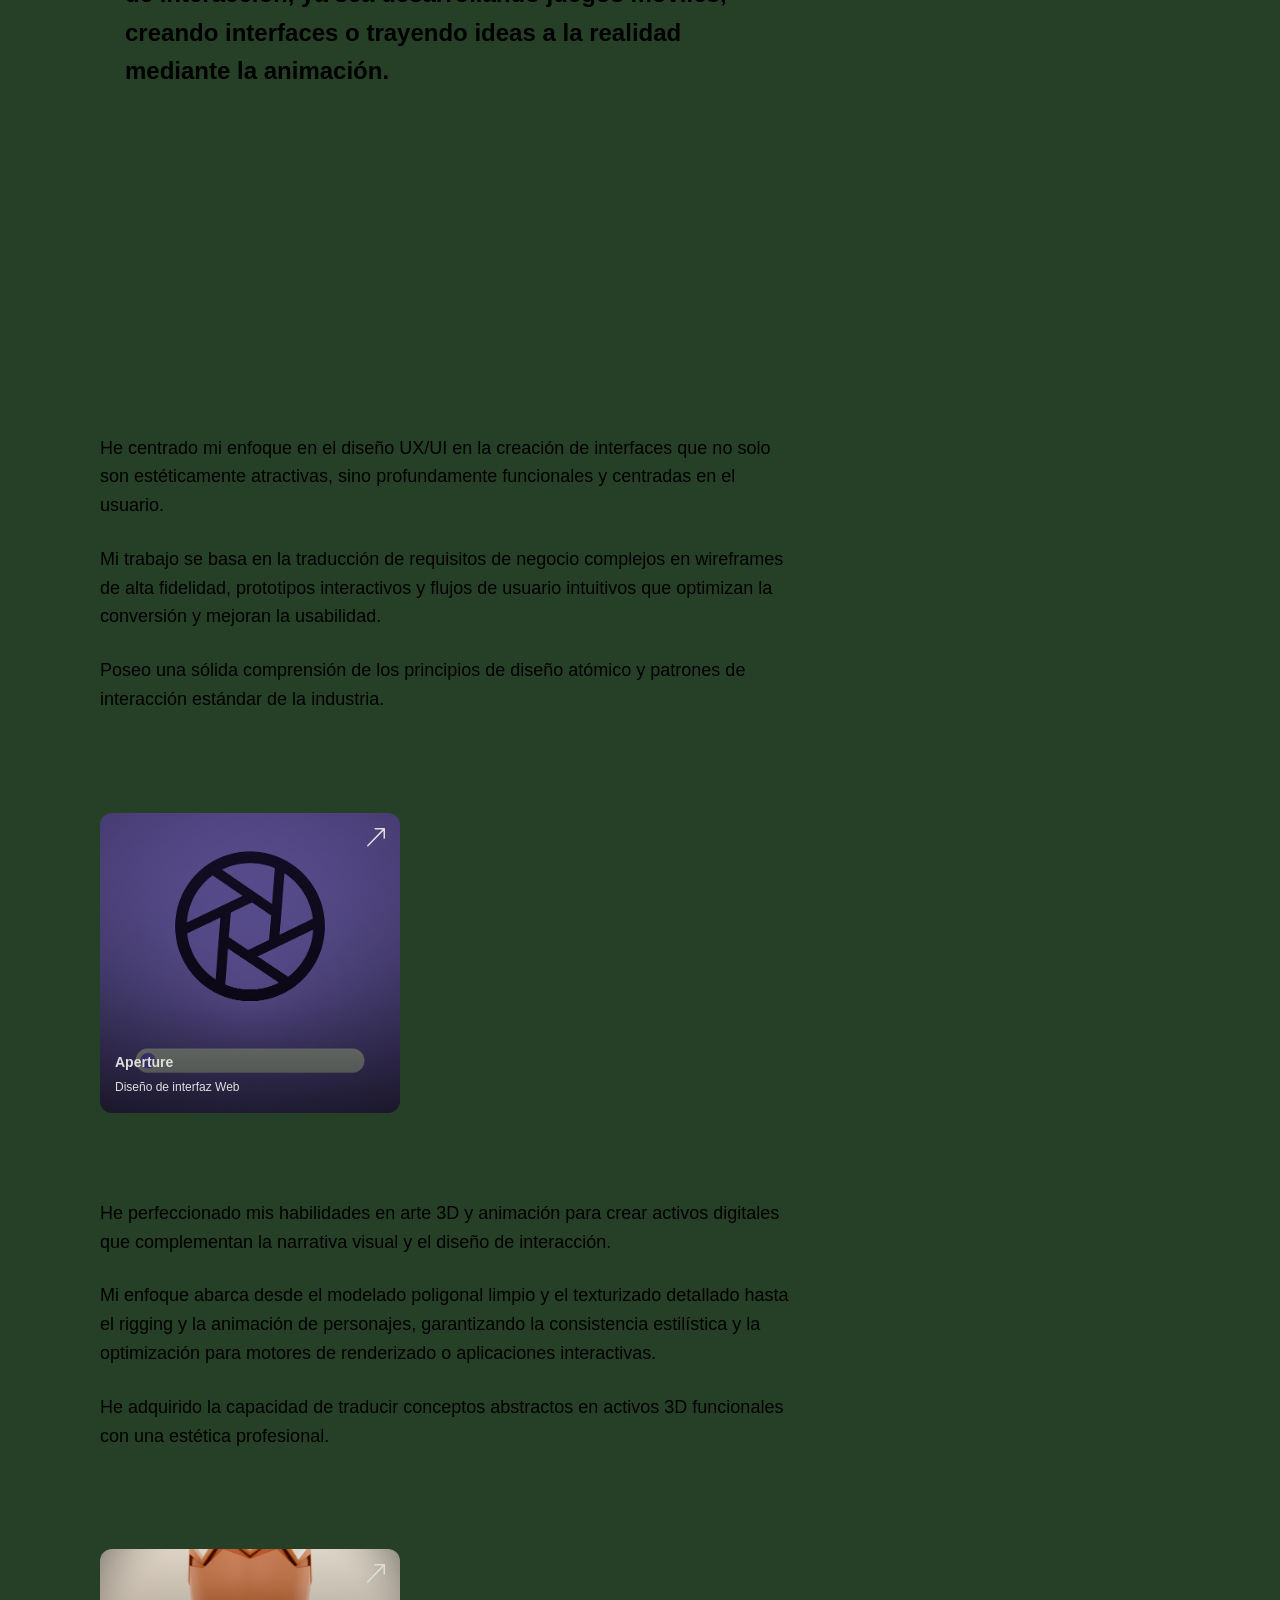
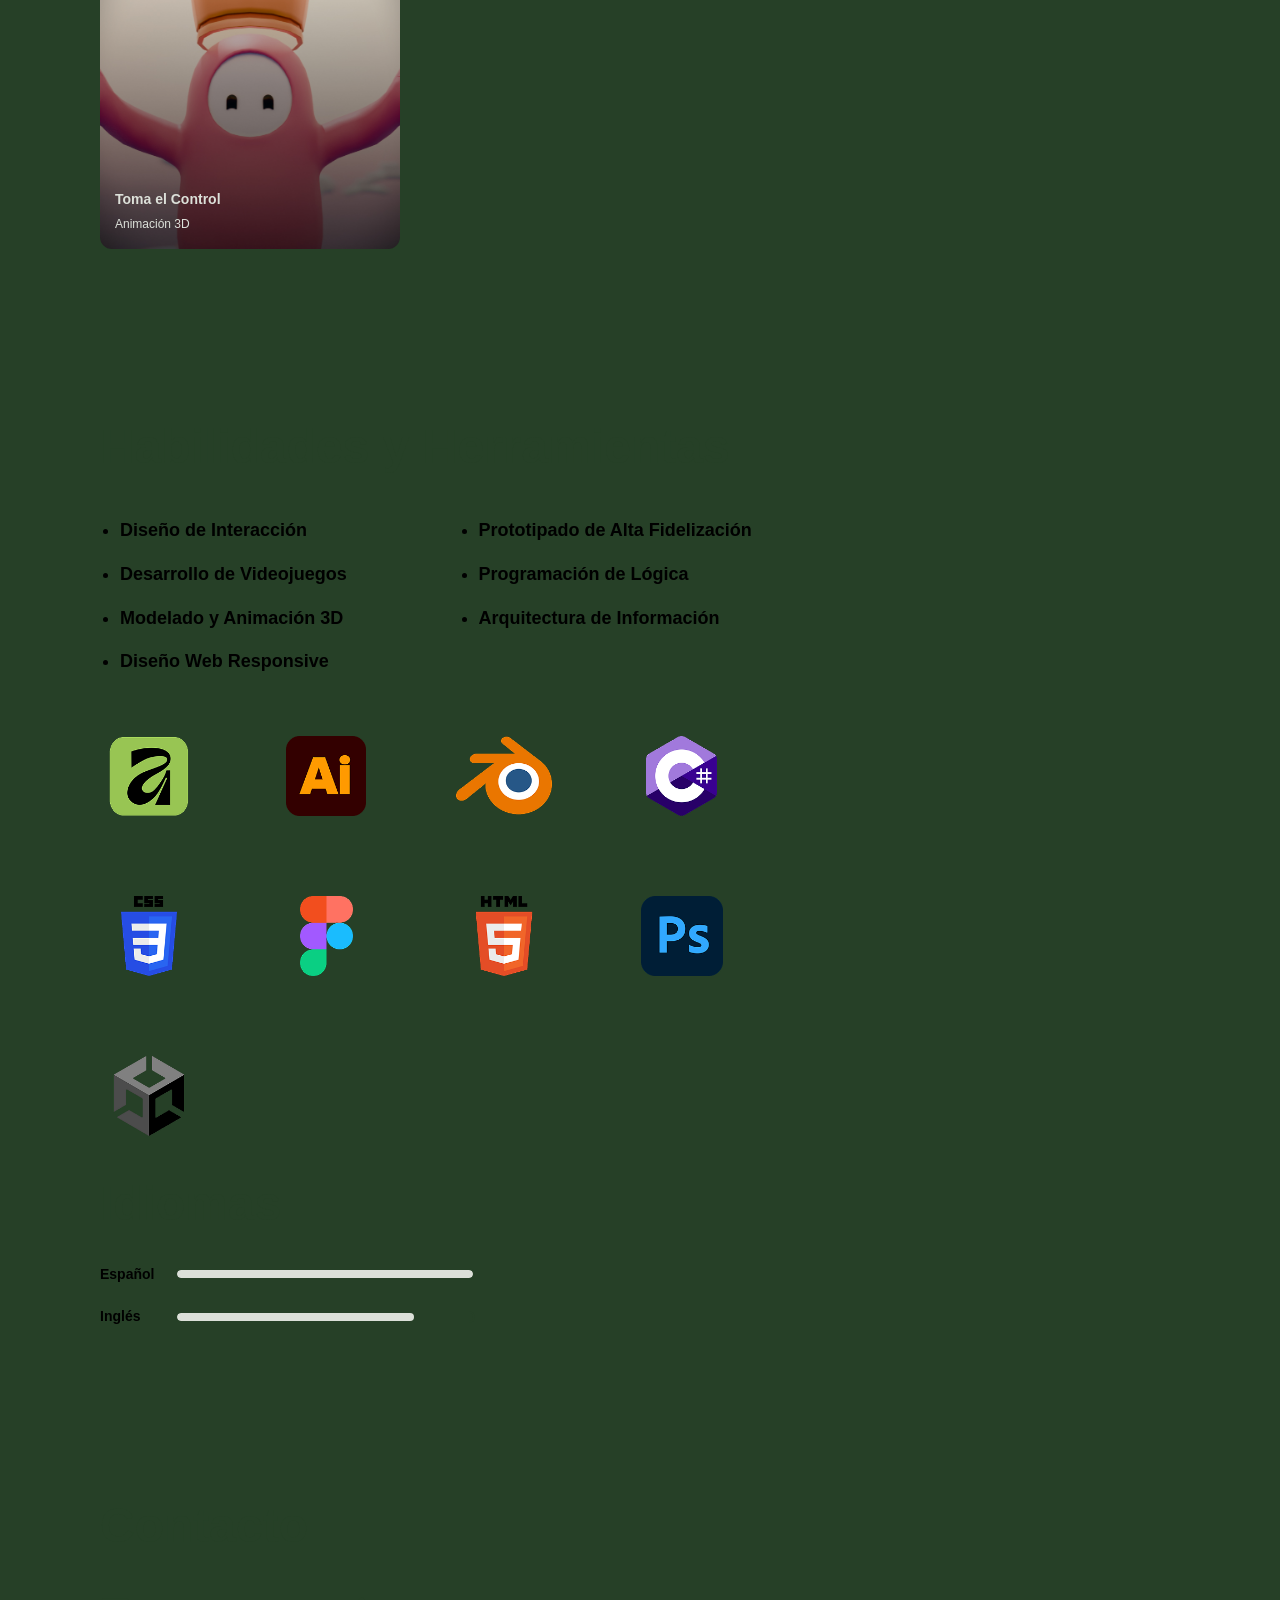
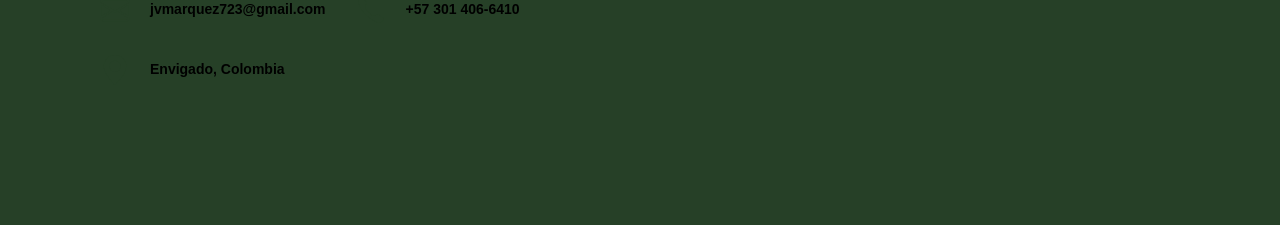
==== commit 7e2a852e: "Implement Apple-style Liquid Glass on navbar with interactive specular highlight" ====
--- a/index.html
+++ b/index.html
@@ -12,7 +12,7 @@
   <svg style="visibility: hidden; position: absolute;" width="0" height="0">
     <filter id="liquid-glass">
       <feTurbulence type="fractalNoise" baseFrequency="0.015" numOctaves="3" result="noise" />
-      <feDisplacementMap in="SourceGraphic" in2="noise" scale="25" xChannelSelector="R" yChannelSelector="G" />
+      <feDisplacementMap in="SourceGraphic" in2="noise" scale="15" xChannelSelector="R" yChannelSelector="G" />
     </filter>
   </svg>
   <img class="bg-image" src="src/assets/Images/Background_Light.png">
@@ -300,4 +300,5 @@
 <script src="src/i18n.js"></script>
 <script src="src/script.js"></script>
 <script src="src/darkmode.js"></script>
+<script src="src/liquid-glass.js"></script>
 </html>
--- a/src/styles.css
+++ b/src/styles.css
@@ -50,6 +50,14 @@
   /* Transitions */
   --transition-fast: 150ms ease-out;
   --transition-normal: 250ms ease-out;
+
+  /* Liquid Glass parameters */
+  --glass-blur: 15px;
+  --glass-opacity: 0.12;
+  --glass-refraction: 15;
+  --glass-highlight-opacity: 0.3;
+  --glass-highlight-angle: 45deg;
+  --glass-highlight-pos: 50%;
 }
 
 /* Colors - Dark Mode */
@@ -57,7 +65,9 @@
   --color-primary: #90a955;
   --color-text: #dce0d9;
   --color-button:#264027;
-  --color-button-bg:#dce0d9;  
+  --color-button-bg:#dce0d9;
+  --glass-opacity: 0.2;
+  --glass-highlight-opacity: 0.15;
 }
 
 /* Icon colors */
@@ -620,7 +630,7 @@
   animation: progress-es 2s ease-out forwards;
 }
 
-/* Nav Bar */
+/* Nav Bar - Liquid Glass */
 .navbar {
     position: fixed;
     bottom: var(--space-30);
@@ -629,26 +639,51 @@
     border-radius: var(--radius-full);
     display: flex;
     align-items: center;
-    backdrop-filter: blur(10px);
+    backdrop-filter: blur(var(--glass-blur));
+    -webkit-backdrop-filter: blur(var(--glass-blur));
     box-shadow: 0 8px 20px rgba(0, 0, 0, 0.15);
     z-index: 1000;
     isolation: isolate;
-}
-
+    will-change: backdrop-filter;
+}
+
+/* Refraction layer - distorsión tipo vidrio */
 .navbar::before {
     content: '';
     position: absolute;
     inset: 0;
     border-radius: var(--radius-full);
-    background: rgba(255, 255, 255, 0.15);
+    background: rgba(255, 255, 255, var(--glass-opacity));
     border: 1px solid rgba(255, 255, 255, 0.2);
     filter: url(#liquid-glass);
     z-index: -1;
+    pointer-events: none;
 }
 
 .darkmode .navbar::before {
-    background: rgba(0, 0, 0, 0.35);
+    background: rgba(0, 0, 0, var(--glass-opacity));
     border: 1px solid rgba(255, 255, 255, 0.1);
+}
+
+/* Specular highlight layer - brillo dinámico tipo Apple */
+.navbar::after {
+    content: '';
+    position: absolute;
+    inset: 0;
+    border-radius: var(--radius-full);
+    background:
+        linear-gradient(
+            var(--glass-highlight-angle),
+            transparent calc(var(--glass-highlight-pos) - 20%),
+            rgba(255, 255, 255, var(--glass-highlight-opacity)) var(--glass-highlight-pos),
+            transparent calc(var(--glass-highlight-pos) + 20%)
+        );
+    z-index: -1;
+    pointer-events: none;
+}
+
+.darkmode .navbar::after {
+    opacity: 0.6;
 }
 
 .navbar-wrapper {
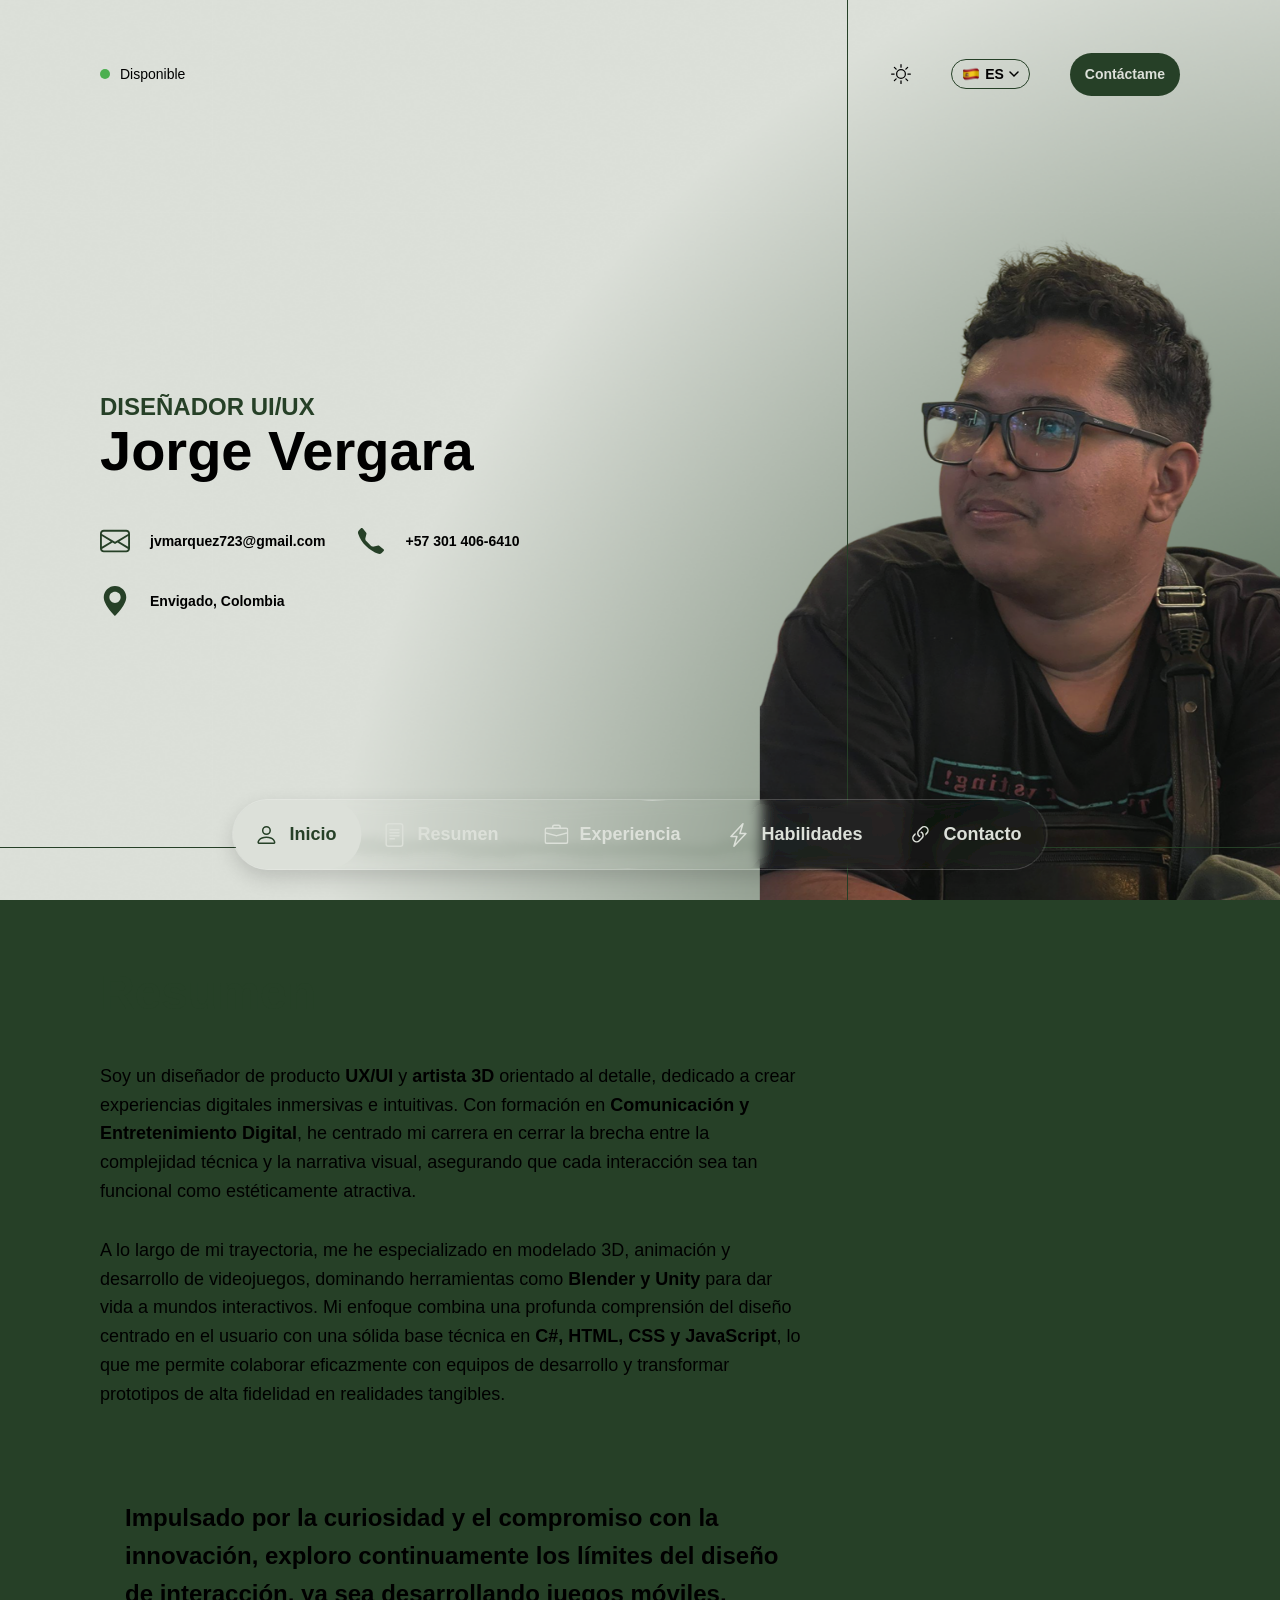
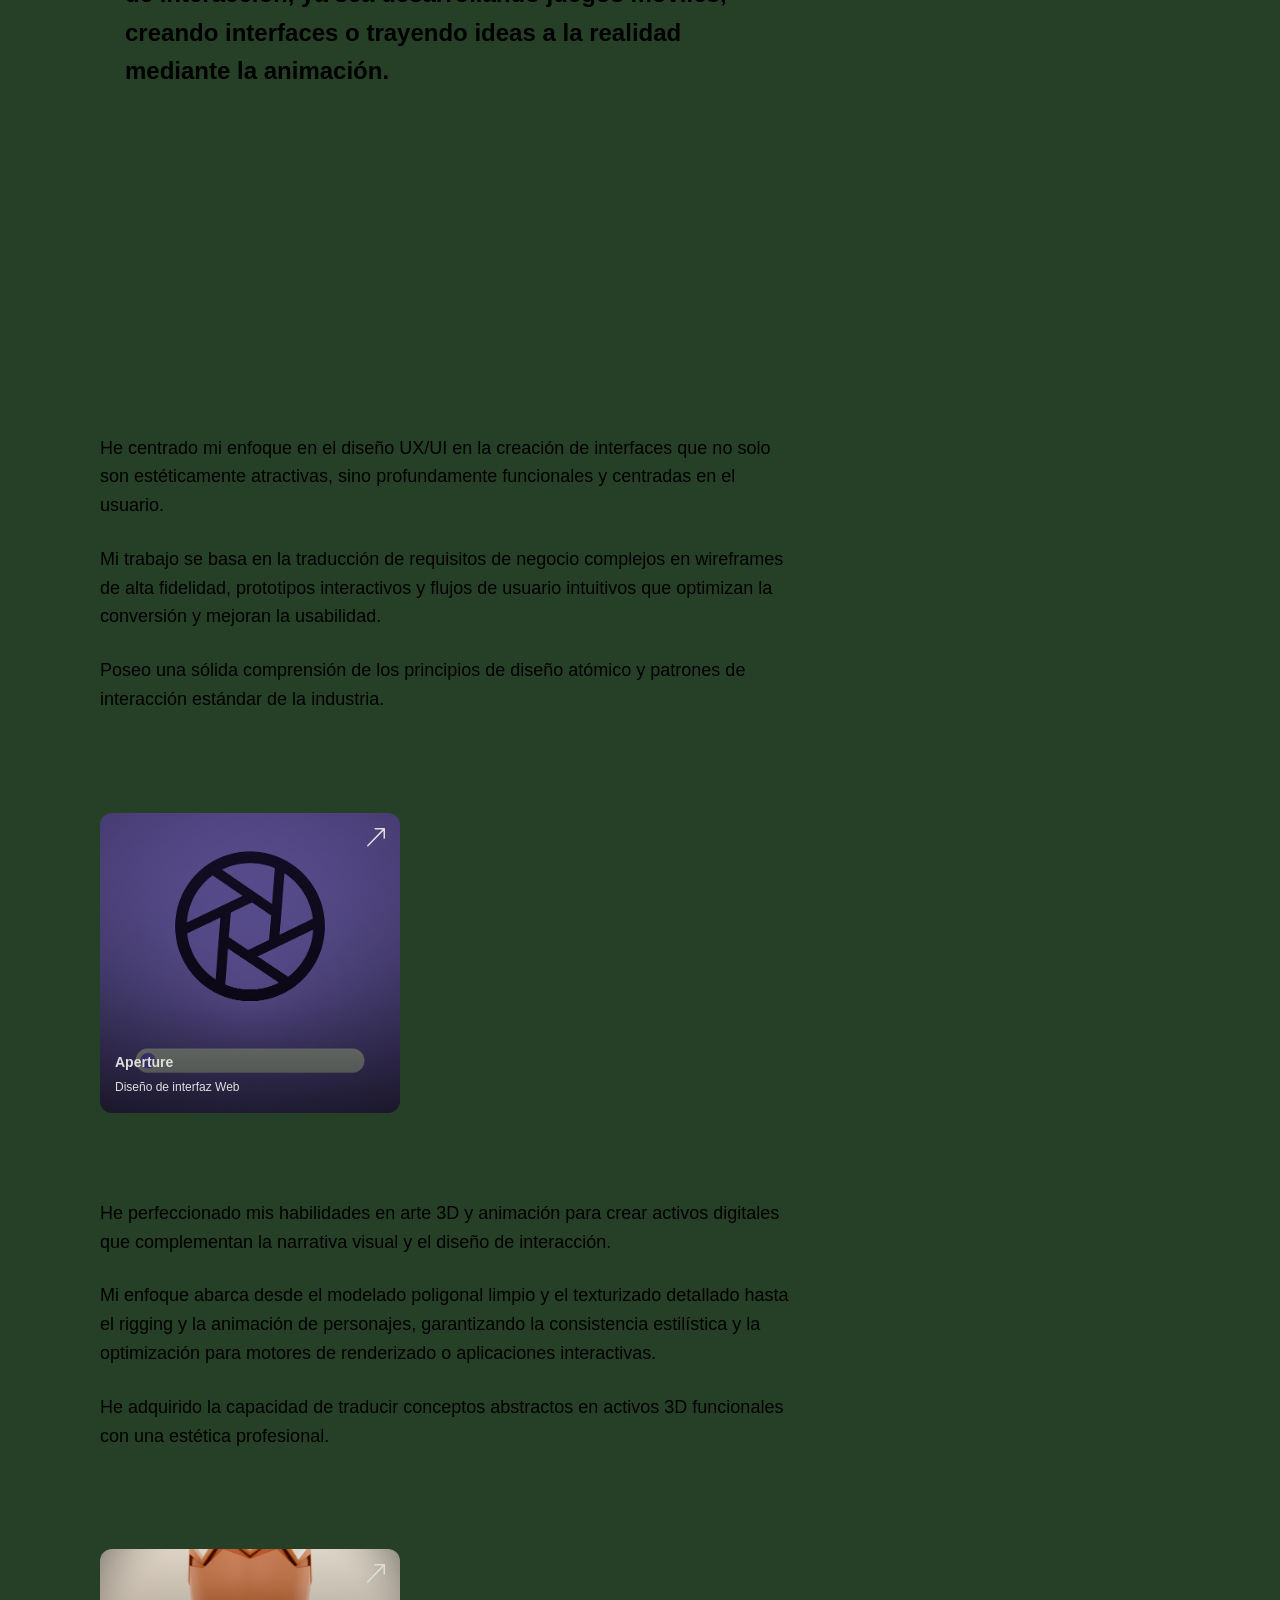
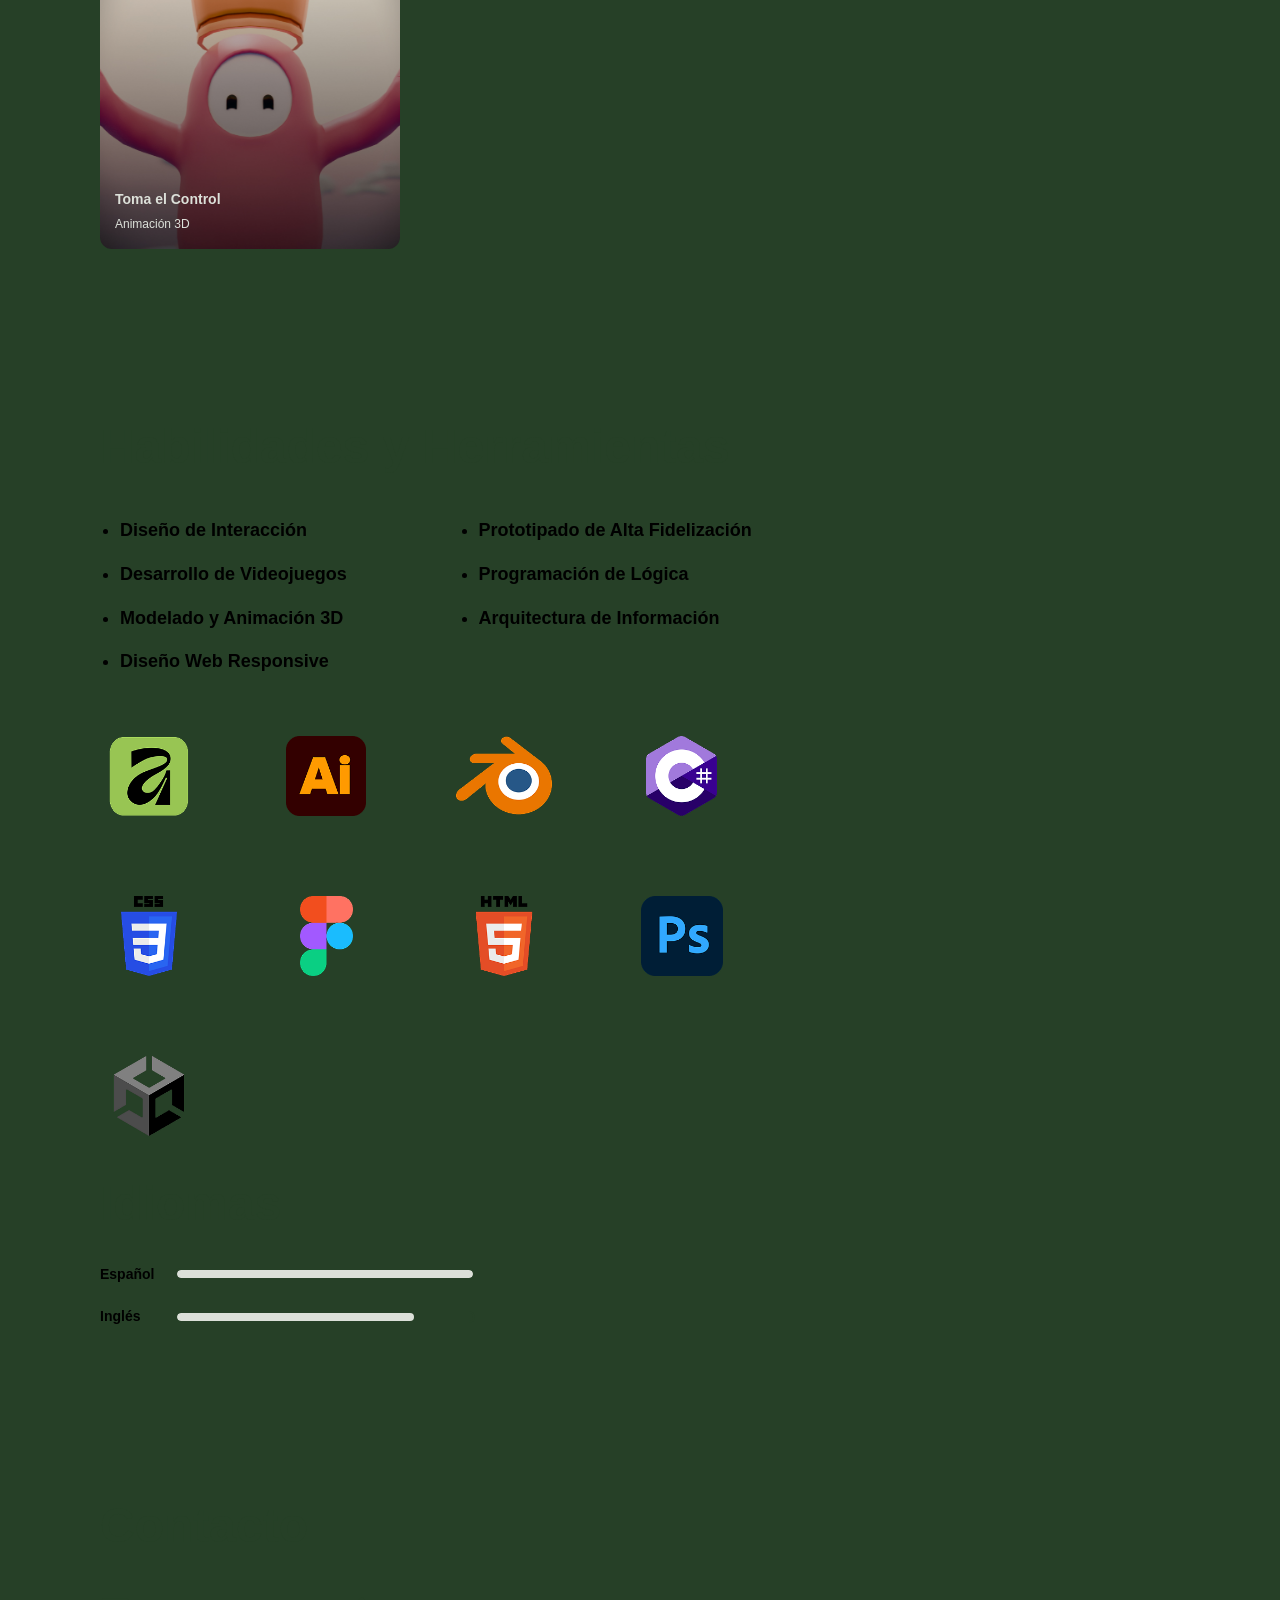
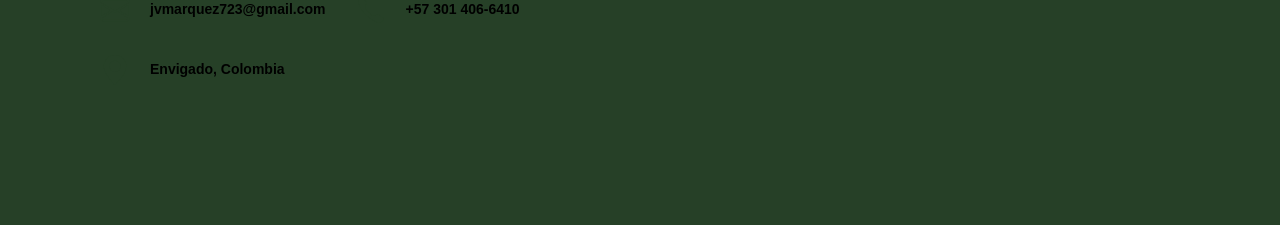
==== commit 0a5a23f7: "Add animate.css (CDN) with pulse animation on navbar item hover" ====
--- a/index.html
+++ b/index.html
@@ -7,14 +7,9 @@
   <link rel="stylesheet" href="src/styles.css">
   <link rel="stylesheet" href="src/styles-tablet.css" media="(max-width:1201px)">
   <link rel="stylesheet" href="src/styles-mobile.css" media="(max-width:781px)">
+  <link rel="stylesheet" href="https://cdnjs.cloudflare.com/ajax/libs/animate.css/4.1.1/animate.min.css">
 </head>
 <body>
-  <svg style="visibility: hidden; position: absolute;" width="0" height="0">
-    <filter id="liquid-glass">
-      <feTurbulence type="fractalNoise" baseFrequency="0.015" numOctaves="3" result="noise" />
-      <feDisplacementMap in="SourceGraphic" in2="noise" scale="15" xChannelSelector="R" yChannelSelector="G" />
-    </filter>
-  </svg>
   <img class="bg-image" src="src/assets/Images/Background_Light.png">
   <main class="portafolio">
     <!-- About Section -->
--- a/src/styles.css
+++ b/src/styles.css
@@ -50,14 +50,6 @@
   /* Transitions */
   --transition-fast: 150ms ease-out;
   --transition-normal: 250ms ease-out;
-
-  /* Liquid Glass parameters */
-  --glass-blur: 15px;
-  --glass-opacity: 0.12;
-  --glass-refraction: 15;
-  --glass-highlight-opacity: 0.3;
-  --glass-highlight-angle: 45deg;
-  --glass-highlight-pos: 50%;
 }
 
 /* Colors - Dark Mode */
@@ -66,8 +58,6 @@
   --color-text: #dce0d9;
   --color-button:#264027;
   --color-button-bg:#dce0d9;
-  --glass-opacity: 0.2;
-  --glass-highlight-opacity: 0.15;
 }
 
 /* Icon colors */
@@ -639,51 +629,14 @@
     border-radius: var(--radius-full);
     display: flex;
     align-items: center;
-    backdrop-filter: blur(var(--glass-blur));
-    -webkit-backdrop-filter: blur(var(--glass-blur));
+    border: 1px solid rgba(255, 255, 255, 0.2);
+    overflow: hidden;
     box-shadow: 0 8px 20px rgba(0, 0, 0, 0.15);
     z-index: 1000;
-    isolation: isolate;
-    will-change: backdrop-filter;
-}
-
-/* Refraction layer - distorsión tipo vidrio */
-.navbar::before {
-    content: '';
-    position: absolute;
-    inset: 0;
-    border-radius: var(--radius-full);
-    background: rgba(255, 255, 255, var(--glass-opacity));
-    border: 1px solid rgba(255, 255, 255, 0.2);
-    filter: url(#liquid-glass);
-    z-index: -1;
-    pointer-events: none;
-}
-
-.darkmode .navbar::before {
-    background: rgba(0, 0, 0, var(--glass-opacity));
-    border: 1px solid rgba(255, 255, 255, 0.1);
-}
-
-/* Specular highlight layer - brillo dinámico tipo Apple */
-.navbar::after {
-    content: '';
-    position: absolute;
-    inset: 0;
-    border-radius: var(--radius-full);
-    background:
-        linear-gradient(
-            var(--glass-highlight-angle),
-            transparent calc(var(--glass-highlight-pos) - 20%),
-            rgba(255, 255, 255, var(--glass-highlight-opacity)) var(--glass-highlight-pos),
-            transparent calc(var(--glass-highlight-pos) + 20%)
-        );
-    z-index: -1;
-    pointer-events: none;
-}
-
-.darkmode .navbar::after {
-    opacity: 0.6;
+}
+
+.darkmode .navbar {
+    border-color: rgba(255, 255, 255, 0.1);
 }
 
 .navbar-wrapper {
@@ -709,6 +662,10 @@
 .navbar-item-selected {
     color: var(--color-indicator);
     pointer-events: none;
+}
+
+.navbar-item:not(.navbar-item-selected):hover {
+    animation: pulse 1s infinite;
 }
 
 .nav-icon {
